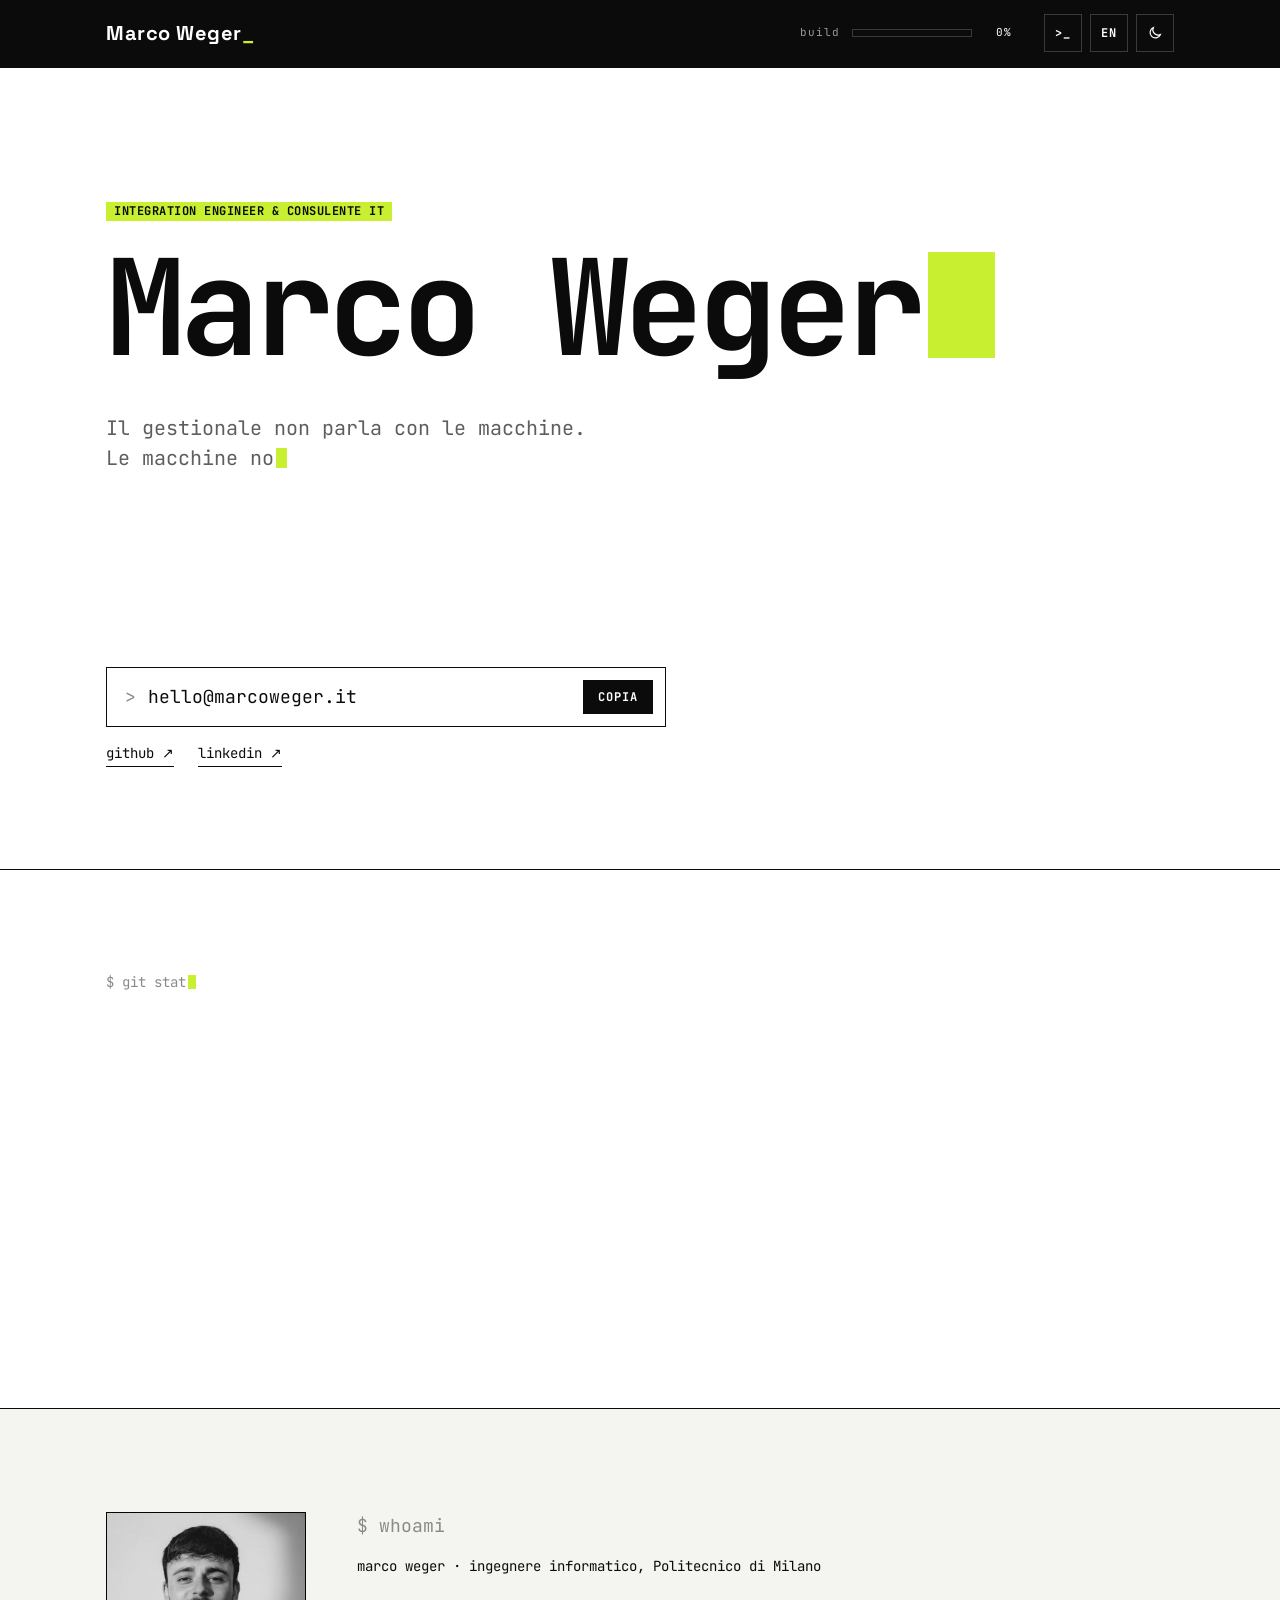
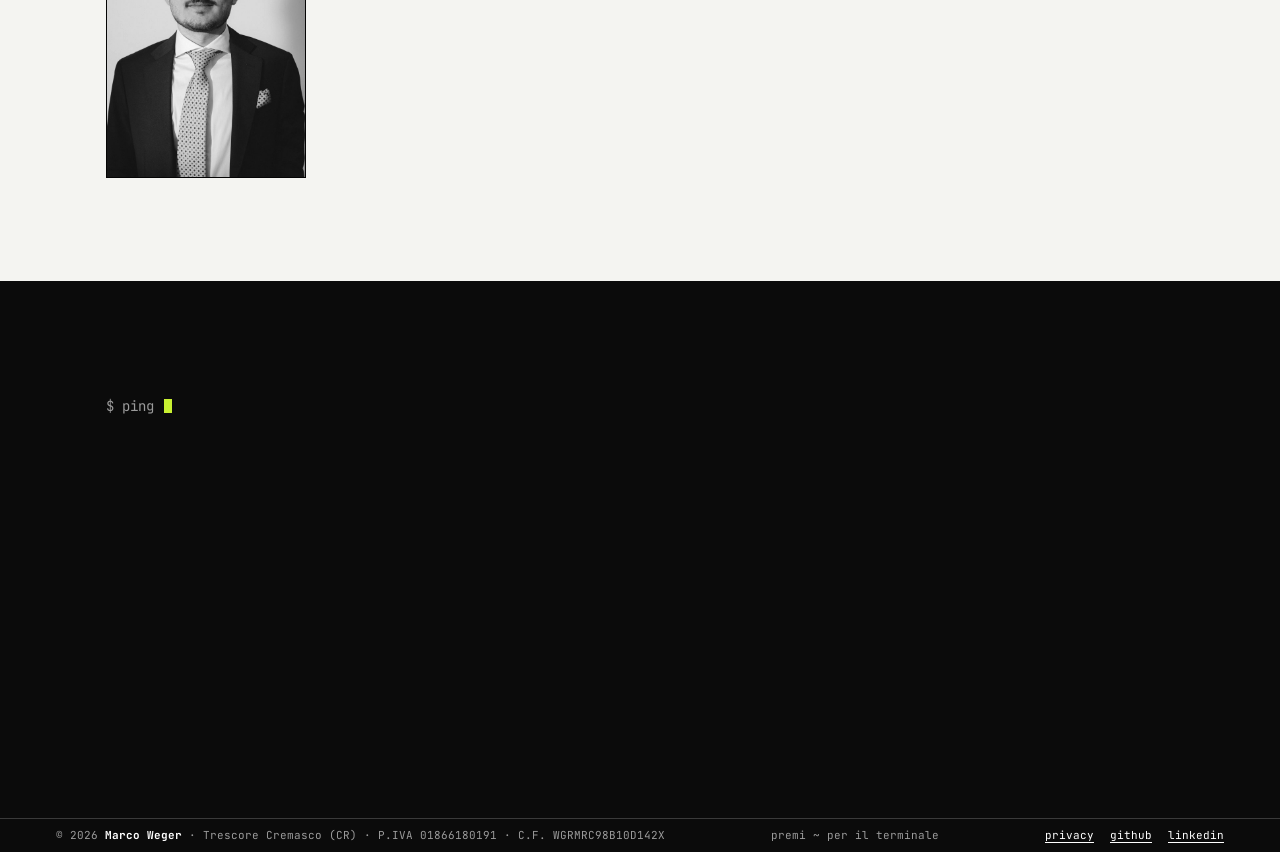
==== site/index.html @ 887cb4ed "Release 1.0.0: first public version of marcoweger.it Co-Authored-By: Claude Opus 5.5 <noreply@anthro" ====
<!DOCTYPE html>
<html lang="it" data-lang="it">
<head>
<meta charset="UTF-8">
<meta name="viewport" content="width=device-width, initial-scale=1.0, viewport-fit=cover">
<title>Marco Weger</title>
<meta name="description" content="Marco Weger, integration engineer e consulente IT. Il gestionale non parla con le macchine, le macchine non parlano con Excel. Io parlo con tutti e tre.">
<link rel="canonical" href="https://marcoweger.it/">
<meta name="theme-color" content="#0b0b0b">
<link rel="icon" href="favicon.svg" type="image/svg+xml">
<link rel="icon" href="favicon-32.png" sizes="32x32" type="image/png">
<link rel="apple-touch-icon" href="apple-touch-icon.png">
<meta property="og:type" content="website">
<meta property="og:url" content="https://marcoweger.it/">
<meta property="og:title" content="Marco Weger · Integration engineer">
<meta property="og:description" content="Il gestionale non parla con le macchine. Le macchine non parlano con Excel. Io parlo con tutti e tre.">
<meta property="og:image" content="https://marcoweger.it/og.png">
<meta property="og:image:width" content="1200">
<meta property="og:image:height" content="630">
<meta property="og:locale" content="it_IT">
<meta property="og:locale:alternate" content="en_US">
<meta name="twitter:card" content="summary_large_image">
<link rel="stylesheet" href="fonts.css?v=1">
<link rel="stylesheet" href="mw.css?v=6">
<link rel="stylesheet" href="styles.css?v=6">
<script>(function(){var d=document.documentElement;if(window.matchMedia&&!matchMedia('(prefers-reduced-motion: reduce)').matches&&'IntersectionObserver'in window)d.classList.add('anim');})();</script>
</head>
<body class="mw">
<!--PAGE-START-->
<header class="top">
  <div class="wrap top-inner">
    <p class="mw-wordmark">Marco Weger</p>
    <div class="build" aria-hidden="true"><span class="build-k">build</span><span class="build-bar"><i id="build-fill"></i></span><span id="build-pct" class="build-pct">0%</span></div>
    <div class="top-actions">
      <button id="term-toggle" class="sq" type="button" aria-label="Apri il terminale" title="Terminale (~)">&gt;_</button>
      <button id="lang-toggle" class="sq" type="button" aria-label="Switch to English">EN</button>
      <button id="theme-toggle" class="sq" type="button" aria-label="Cambia tema">
        <svg class="ico-moon" viewBox="0 0 24 24" width="16" height="16" fill="none" stroke="currentColor" stroke-width="1.8" stroke-linecap="square"><path d="M20 14.5A8 8 0 0 1 9.5 4a8 8 0 1 0 10.5 10.5z"/></svg>
        <svg class="ico-sun" viewBox="0 0 24 24" width="16" height="16" fill="none" stroke="currentColor" stroke-width="1.8" stroke-linecap="square"><rect x="8" y="8" width="8" height="8"/><path d="M12 2v3M12 19v3M2 12h3M19 12h3M4.9 4.9l2.1 2.1M17 17l2.1 2.1M4.9 19.1L7 17M17 7l2.1-2.1"/></svg>
      </button>
    </div>
  </div>
  <div class="scrollbar" aria-hidden="true"><i id="scroll-fill"></i></div>
</header>

<main>

  <section class="hero">
    <div class="wrap">
      <p class="hero-tag"><span class="mw-tag lang-it">INTEGRATION ENGINEER &amp; CONSULENTE IT</span><span class="mw-tag lang-en">INTEGRATION ENGINEER &amp; IT CONSULTANT</span></p>
      <h1 class="name"><span class="scramble">Marco</span> <span><span class="scramble">Weger</span><i class="cursor" aria-hidden="true"></i></span></h1>

      <div class="stdout hero-lines" data-seq>
        <p class="type lang-it">Il gestionale non parla con le macchine.</p>
        <p class="type lang-it">Le macchine non parlano con Excel.</p>
        <p class="type lang-it">Excel non parla con nessuno.</p>
        <p class="type punch lang-it"><mark>Io parlo con tutti e tre.</mark></p>
        <p class="type lang-en">Your ERP doesn't talk to your machines.</p>
        <p class="type lang-en">Your machines don't talk to Excel.</p>
        <p class="type lang-en">Excel doesn't talk to anyone.</p>
        <p class="type punch lang-en"><mark>I talk to all three.</mark></p>
        <p class="hero-sub lang-it">Entro in azienda e <span class="rotator" data-words="analizzo i processi, dalla produzione all&#39;ufficio|collego gestionale, macchine e magazzino|automatizzo il lavoro che oggi si fa a mano|porto i dati delle macchine nei report di chi decide|sostituisco i file Excel con software su misura">analizzo i processi, dalla produzione all&#39;ufficio</span>.<br>Poi resto, perché qualcuno i log deve leggerli.</p>
        <p class="hero-sub lang-en">I walk into your company and <span class="rotator" data-words="map your processes, from the shop floor to the office|connect ERP, machines and warehouse|automate the work still done by hand|bring machine data into the reports people decide on|replace spreadsheets with software built for you">map your processes, from the shop floor to the office</span>.<br>Then I stick around, because someone has to read the logs.</p>
      </div>

      <div class="term" data-seq>
        <div class="term-line">
          <span class="term-prompt">&gt;</span>
          <a class="term-addr" href="mailto:hello@marcoweger.it">hello@marcoweger.it</a>
          <button class="term-copy" type="button" data-copy="hello@marcoweger.it"><span class="lang-it">copia</span><span class="lang-en">copy</span></button>
        </div>
      </div>
      <nav class="links" aria-label="Profili">
        <a href="https://github.com/marco-weger" target="_blank" rel="noopener">github ↗</a>
        <a href="https://www.linkedin.com/in/marco-w-972471113/" target="_blank" rel="noopener">linkedin ↗</a>
      </nav>
    </div>
  </section>

  <section id="lavori" class="wip">
    <div class="wrap">
      <div class="block" data-seq>
        <p class="cmd type">$ git status</p>
        <pre class="out"><span class="lang-it">On branch main
Modifiche in corso:
  modificato:   lavori/</span><span class="lang-en">On branch main
Changes not staged for commit:
  modified:   projects/</span></pre>
        <h2 class="wip-title">Work in progress<span class="spin" aria-hidden="true"><i></i><i></i><i></i><i></i><i></i></span></h2>
        <p class="wip-text lang-it">Qui arriveranno i lavori. Per ora sono in compilazione, e finché c'è un warning non esce niente.</p>
        <p class="wip-text lang-en">Projects will land here. They're still compiling, and nothing ships while there's a warning.</p>
        <p class="wip-text dim lang-it">Nel frattempo c'è <a href="https://github.com/marco-weger" target="_blank" rel="noopener">GitHub</a>. Oppure un caffè, offro io.</p>
        <p class="wip-text dim lang-en">Meanwhile there's <a href="https://github.com/marco-weger" target="_blank" rel="noopener">GitHub</a>. Or a coffee, my treat.</p>
      </div>
    </div>
  </section>

  <!-- Sezione futura: progetti personali. Nascosta finché non c'è contenuto (togliere hidden per attivarla). -->
  <section id="built" class="built" hidden>
    <div class="wrap">
      <p class="cmd">$ ls side-projects/</p>
    </div>
  </section>

  <section id="chi" class="about">
    <div class="wrap about-inner">
      <img class="about-photo" src="images/marco-headshot.jpg" alt="Marco Weger" width="600" height="800">
      <div class="about-text" data-seq>
        <p class="cmd type">$ whoami</p>
        <p class="who">marco weger · <span class="lang-it">ingegnere informatico, Politecnico di Milano</span><span class="lang-en">computer engineer, Politecnico di Milano</span></p>
        <p class="lang-it">Dal 2016 faccio dialogare linee di produzione, gestionali e magazzini. Ogni tanto anche le persone che li usano, che è la parte difficile.</p>
        <p class="lang-en">Since 2016 I've been getting production lines, ERPs and warehouses to talk to each other. Now and then the people using them too, which is the hard part.</p>
        <p class="dim lang-it">Fuori dal lavoro organizzo un festival annuale da oltre 5000 ingressi e guido due associazioni. Al confronto, una migrazione di database è rilassante.</p>
        <p class="dim lang-en">Outside work I run an annual festival with over 5,000 admissions and lead two associations. A database migration is relaxing by comparison.</p>
      </div>
    </div>
  </section>

  <section id="contatti" class="contact">
    <div class="wrap" data-seq>
      <p class="cmd cmd--band type">$ ping marco</p>
      <p class="contact-q lang-it"><span class="scramble-v">Hai un Excel che fa paura anche a te?</span></p>
      <p class="contact-q lang-en"><span class="scramble-v">Got a spreadsheet that scares even you?</span></p>
      <p class="contact-sub lang-it">Scrivimi. Le formule non le giudico, le sistemo.</p>
      <p class="contact-sub lang-en">Write to me. I don't judge the formulas, I fix them.</p>
      <div class="term term--band">
        <div class="term-line">
          <span class="term-prompt">&gt;</span>
          <a class="term-addr" href="mailto:hello@marcoweger.it">hello@marcoweger.it</a>
          <button class="term-copy" type="button" data-copy="hello@marcoweger.it"><span class="lang-it">copia</span><span class="lang-en">copy</span></button>
        </div>
      </div>
    </div>
  </section>

</main>

<footer class="mw-band mw-band--footer foot">
  <span>© 2026 <b>Marco Weger</b> · Trescore Cremasco (CR) · P.IVA 01866180191 · C.F. WGRMRC98B10D142X</span>
  <span class="foot-hint lang-it">premi ~ per il terminale</span><span class="foot-hint lang-en">press ~ for the terminal</span>
  <span class="foot-links"><a href="privacy.html">privacy</a><a href="https://github.com/marco-weger" target="_blank" rel="noopener">github</a><a href="https://www.linkedin.com/in/marco-w-972471113/" target="_blank" rel="noopener">linkedin</a></span>
</footer>
<div id="console" class="console" hidden>
  <div class="console-head"><span>marco@weger: ~</span><button id="console-close" class="console-x" type="button" aria-label="Chiudi">esc</button></div>
  <div id="console-out" class="console-out" aria-live="polite"></div>
  <form id="console-form" class="console-form" autocomplete="off">
    <label for="console-in" class="console-ps">marco@weger:~$</label>
    <input id="console-in" class="console-in" type="text" spellcheck="false" autocapitalize="off">
  </form>
</div>
<canvas id="rain" class="rain" hidden></canvas>
<!--PAGE-END-->
<script src="script.js?v=6"></script>
</body>
</html>
---- site/fonts.css ----
/* Self-hosted fonts (SIL OFL 1.1, from @fontsource 5.x). No requests to third parties. */
@font-face { font-family: "Space Grotesk"; font-style: normal; font-weight: 300; font-display: swap; src: url("fonts/space-grotesk-latin-300-normal.woff2") format("woff2"); }
@font-face { font-family: "Space Grotesk"; font-style: normal; font-weight: 400; font-display: swap; src: url("fonts/space-grotesk-latin-400-normal.woff2") format("woff2"); }
@font-face { font-family: "Space Grotesk"; font-style: normal; font-weight: 500; font-display: swap; src: url("fonts/space-grotesk-latin-500-normal.woff2") format("woff2"); }
@font-face { font-family: "Space Grotesk"; font-style: normal; font-weight: 700; font-display: swap; src: url("fonts/space-grotesk-latin-700-normal.woff2") format("woff2"); }
@font-face { font-family: "JetBrains Mono"; font-style: normal; font-weight: 400; font-display: swap; src: url("fonts/jetbrains-mono-latin-400-normal.woff2") format("woff2"); }
@font-face { font-family: "JetBrains Mono"; font-style: normal; font-weight: 700; font-display: swap; src: url("fonts/jetbrains-mono-latin-700-normal.woff2") format("woff2"); }
---- site/mw.css ----
/* Marco Weger_ — stile grafico standard. Generated from tokens.json; source of truth: design system artifact "Marco Weger_".
   Fonts: Space Grotesk + JetBrains Mono, self-hosted on this site (see fonts.css). */
:root {
  --ink: #0b0b0b;
  --paper: #ffffff;
  --paper-alt: #f4f4f1;
  --band: #0b0b0b;
  --on-band: #ffffff;
  --on-band-muted: #9b9b9b;
  --band-rule: #3a3a3a;
  --lime: #c8f031;
  --on-lime: #0b0b0b;
  --text-dim: #5e5e5e;
  --text-label: #8a8a8a;
  --hairline: #e2e2e2;
  --bar-optional: #bdbdbd;
  --signal-bad: #c4320a;
  --signal-bad-soft: #fdeee7;
  --signal-ok: #1f6f43;
  --signal-ok-soft: #e8f3ec;
  --signal-note: #1d4ed8;
  --signal-note-soft: #e9eefc;
  --focus: #0b0b0b;
  --space-1: 4px;
  --space-2: 8px;
  --space-3: 12px;
  --space-4: 16px;
  --space-6: 24px;
  --space-8: 32px;
  --space-12: 48px;
  --page-margin: 72px;
  --radius-0: 0px;
  --radius-1: 2px;
  --font-sans: "Space Grotesk", "Helvetica Neue", Arial, sans-serif;
  --font-mono: "JetBrains Mono", ui-monospace, Menlo, Consolas, monospace;
}
@media (prefers-color-scheme: dark) { :root:not([data-theme="light"]) {
  --ink: #f2f2ee;
  --paper: #0b0b0b;
  --paper-alt: #151515;
  --band: #000000;
  --on-band: #ffffff;
  --on-band-muted: #9b9b9b;
  --band-rule: #3a3a3a;
  --lime: #c8f031;
  --on-lime: #0b0b0b;
  --text-dim: #a6a6a2;
  --text-label: #8a8a8a;
  --hairline: #2a2a2a;
  --bar-optional: #4a4a4a;
  --signal-bad: #ff7a45;
  --signal-bad-soft: #2a1408;
  --signal-ok: #7cd3a0;
  --signal-ok-soft: #0f2418;
  --signal-note: #8fb0ff;
  --signal-note-soft: #121b33;
  --focus: #c8f031;
  color-scheme: dark;
} }
:root[data-theme="dark"] {
  --ink: #f2f2ee;
  --paper: #0b0b0b;
  --paper-alt: #151515;
  --band: #000000;
  --on-band: #ffffff;
  --on-band-muted: #9b9b9b;
  --band-rule: #3a3a3a;
  --lime: #c8f031;
  --on-lime: #0b0b0b;
  --text-dim: #a6a6a2;
  --text-label: #8a8a8a;
  --hairline: #2a2a2a;
  --bar-optional: #4a4a4a;
  --signal-bad: #ff7a45;
  --signal-bad-soft: #2a1408;
  --signal-ok: #7cd3a0;
  --signal-ok-soft: #0f2418;
  --signal-note: #8fb0ff;
  --signal-note-soft: #121b33;
  --focus: #c8f031;
  color-scheme: dark;
}

/* Marco Weger_ — component classes. Values come from tokens.css (var(--…)); nothing here re-declares a token. */
.mw { font-family: var(--font-sans); color: var(--ink); background: var(--paper); }
.mw *, .mw *::before, .mw *::after { box-sizing: border-box; }
.mw-mono { font-family: var(--font-mono); }

/* Band: header and footer on every page */
.mw-band { background: var(--band); color: var(--on-band); display: flex; justify-content: space-between; align-items: center; gap: var(--space-6); padding: var(--space-4) var(--space-8); }
.mw-wordmark { font-weight: 700; font-size: 20px; letter-spacing: 0.5px; line-height: 1.1; margin: 0; }
.mw-wordmark::after { content: "_"; color: var(--lime); }
.mw-band-sub { font-family: var(--font-mono); font-size: 11px; letter-spacing: 2.4px; text-transform: uppercase; color: var(--on-band-muted); margin: var(--space-1) 0 0; }
.mw-band-kv { font-family: var(--font-mono); font-size: 12px; display: grid; grid-template-columns: auto auto; gap: 2px var(--space-4); color: var(--on-band); }
.mw-band-kv dt { color: var(--on-band-muted); }
.mw-band-kv dd { margin: 0; }
.mw-band--footer { font-family: var(--font-mono); font-size: 11px; color: var(--on-band-muted); padding-block: var(--space-2); }
.mw-band--footer b { color: var(--on-band); }
.mw-pageno { color: var(--on-band-muted); }
.mw-pageno em { font-style: normal; color: var(--lime); }

/* Tag: lime block with mono text */
.mw-tag { display: inline-block; background: var(--lime); color: var(--on-lime); font-family: var(--font-mono); font-weight: 700; font-size: 12px; letter-spacing: 0.5px; line-height: 1.4; padding: 1px var(--space-2); border-radius: var(--radius-0); white-space: nowrap; }

/* SectionHead: number tag + spaced caps + ink rule */
.mw-section { display: flex; align-items: center; gap: var(--space-6); font-family: var(--font-mono); font-weight: 700; font-size: 12px; letter-spacing: 4px; text-transform: uppercase; color: var(--ink); padding-bottom: var(--space-2); border-bottom: 1px solid var(--ink); margin: 0 0 var(--space-4); }

/* Label */
.mw-label { font-family: var(--font-mono); font-size: 12px; letter-spacing: 2.4px; text-transform: uppercase; color: var(--text-label); }

/* MetaFields: label/value columns, each with an ink rule above */
.mw-meta { display: grid; grid-template-columns: 2fr 1fr 1fr; gap: var(--space-6); }
.mw-meta > div { border-top: 1px solid var(--ink); padding-top: var(--space-3); display: flex; flex-direction: column; gap: var(--space-1); min-width: 0; }
.mw-meta .v { font-size: 15px; }
.mw-meta .v2 { font-size: 13px; color: var(--text-dim); }

/* LineItem: number, name + description, price */
.mw-items { display: flex; flex-direction: column; }
.mw-item { display: grid; grid-template-columns: 40px 1fr auto; gap: var(--space-4); padding: var(--space-3) 0; border-bottom: 1px solid var(--hairline); }
.mw-item .n { font-family: var(--font-mono); font-size: 13px; color: var(--text-label); padding-top: 2px; }
.mw-item .name { font-weight: 500; font-size: 17px; line-height: 1.35; }
.mw-item .desc { font-size: 14px; color: var(--text-dim); margin-top: var(--space-1); }
.mw-item .price { font-family: var(--font-mono); font-size: 15px; text-align: right; white-space: nowrap; font-variant-numeric: tabular-nums; }
.mw-item .price small { font-size: 11px; color: var(--text-label); margin-left: 2px; }

/* TotalBox */
.mw-total { background: var(--band); color: var(--on-band); padding: var(--space-6) var(--space-6) var(--space-4); display: flex; flex-direction: column; gap: var(--space-3); min-width: 280px; }
.mw-total .row { display: flex; justify-content: space-between; align-items: baseline; gap: var(--space-6); }
.mw-total .row + .row { border-top: 1px solid var(--band-rule); padding-top: var(--space-3); }
.mw-total .k { font-family: var(--font-mono); font-size: 11px; letter-spacing: 2.4px; text-transform: uppercase; }
.mw-total .v { font-family: var(--font-mono); font-weight: 700; font-size: 36px; line-height: 1.1; color: var(--lime); font-variant-numeric: tabular-nums; }
.mw-total .row:not(:first-child) .v { font-size: 24px; }
.mw-total .v small { font-size: 12px; font-weight: 400; color: var(--on-band-muted); margin-left: var(--space-1); }
.mw-total .note { font-family: var(--font-mono); font-size: 11px; color: var(--on-band-muted); }

/* KeyValue rows */
.mw-kv { display: grid; grid-template-columns: 180px 1fr; }
.mw-kv > * { padding: var(--space-3) 0; border-bottom: 1px solid var(--hairline); }
.mw-kv dt { font-family: var(--font-mono); font-size: 12px; letter-spacing: 2.4px; text-transform: uppercase; color: var(--text-label); }
.mw-kv dd { margin: 0; font-size: 15px; }

/* Pill: status with a word. Intentional addition */
.mw-pill { display: inline-block; font-family: var(--font-mono); font-size: 12px; font-weight: 700; letter-spacing: 0.5px; text-transform: uppercase; padding: 2px var(--space-2); border-radius: var(--radius-0); }
.mw-pill--bad { background: var(--signal-bad-soft); color: var(--signal-bad); }
.mw-pill--ok { background: var(--signal-ok-soft); color: var(--signal-ok); }
.mw-pill--note { background: var(--signal-note-soft); color: var(--signal-note); }
.mw-pill--accent { background: var(--lime); color: var(--on-lime); }

/* Button: web only. Intentional addition */
.mw-btn { display: inline-flex; align-items: center; gap: var(--space-2); font: 500 15px/1 var(--font-sans); padding: 12px 18px; border-radius: var(--radius-1); border: 1px solid var(--ink); background: var(--ink); color: var(--paper); cursor: pointer; text-decoration: none; }
.mw-btn::after { content: "→"; font-family: var(--font-mono); }
.mw-btn--ghost { background: transparent; color: var(--ink); }
.mw-btn:focus-visible { outline: 2px solid var(--focus); outline-offset: 2px; }

/* DataTable */
.mw-table { width: 100%; border-collapse: collapse; font-size: 14px; }
.mw-table th { font-family: var(--font-mono); font-weight: 400; font-size: 11px; letter-spacing: 2px; text-transform: uppercase; color: var(--text-label); text-align: left; padding: var(--space-2) var(--space-3); border-bottom: 1px solid var(--ink); }
.mw-table td { padding: var(--space-2) var(--space-3); border-bottom: 1px solid var(--hairline); }
.mw-table td.num, .mw-table th.num { text-align: right; font-family: var(--font-mono); font-variant-numeric: tabular-nums; }
.mw-table tr.sub td { background: var(--paper-alt); font-weight: 700; }
.mw-table tr.total td { background: var(--band); color: var(--on-band); font-weight: 700; }
---- site/styles.css ----
/* Portfolio v5 — layout: wordmark band with a scroll "build" meter, giant mono name, every section opens with a typed shell command.
   Every colour comes from mw.css tokens (copy of MW/Stile grafico/mw.css). No hand-written colour values here. */

html { -webkit-text-size-adjust: 100%; }
body { margin: 0; background: var(--paper); color: var(--ink); font-family: var(--font-sans); font-size: 17px; line-height: 1.55; }
* { box-sizing: border-box; }
img { max-width: 100%; display: block; }
a { color: inherit; }
:focus-visible { outline: 2px solid var(--focus); outline-offset: 3px; }
[hidden] { display: none !important; }

html[data-lang="it"] .lang-en, html[data-lang="en"] .lang-it { display: none !important; }

.wrap { width: 100%; max-width: 1180px; margin-inline: auto; padding-inline: clamp(16px, 5vw, 56px); }

/* header band + build meter */
.top { position: sticky; top: env(safe-area-inset-top, 0px); z-index: 10; background: var(--band); color: var(--on-band); }
.top-inner { display: flex; justify-content: space-between; align-items: center; gap: var(--space-4); padding-block: 14px; }
.top-actions { display: flex; gap: var(--space-2); }
.build { display: flex; align-items: center; gap: var(--space-3); font-family: var(--font-mono); font-size: 11px; letter-spacing: 1px; color: var(--on-band-muted); margin-left: auto; margin-right: var(--space-4); }
.build-bar { width: 120px; height: 8px; border: 1px solid var(--band-rule); }
.build-bar i { display: block; height: 100%; width: 0; background: var(--lime); }
.build-pct { min-width: 4ch; text-align: right; font-variant-numeric: tabular-nums; color: var(--on-band); }
.scrollbar { height: 2px; background: var(--band); }
.scrollbar i { display: block; height: 100%; width: 0; background: var(--lime); }
.sq { width: 38px; height: 38px; display: inline-grid; place-items: center; background: transparent; color: var(--on-band); border: 1px solid var(--band-rule); border-radius: 0; font: 700 12px/1 var(--font-mono); letter-spacing: 1px; cursor: pointer; }
.sq:hover { border-color: var(--on-band); }
.ico-sun { display: none; }
html.is-dark .ico-sun { display: block; }
html.is-dark .ico-moon { display: none; }

/* shell bits shared by every section */
.cmd { margin: 0 0 var(--space-3); font-family: var(--font-mono); font-size: 14px; color: var(--text-label); min-height: 1.55em; }
.cmd--band { color: var(--on-band-muted); }
.out { margin: 0 0 var(--space-8); font-family: var(--font-mono); font-size: 13px; line-height: 1.6; color: var(--text-dim); white-space: pre-wrap; }
.type.typing::after { content: ""; display: inline-block; width: .55em; height: 1em; margin-left: 2px; background: var(--lime); vertical-align: -0.15em; }

/* hero */
.hero { padding-block: clamp(56px, 10vw, 128px) clamp(56px, 8vw, 104px); border-bottom: 1px solid var(--ink); }
.hero-tag { margin: 0 0 var(--space-6); }
.name { font-family: var(--font-mono); font-weight: 700; font-size: clamp(52px, 10.4vw, 148px); line-height: .92; letter-spacing: -0.045em; margin: 0 0 clamp(28px, 4vw, 44px); }
.name > span { white-space: nowrap; }
.cursor { display: inline-block; width: .5em; height: .8em; margin-left: .06em; background: var(--lime); vertical-align: -0.02em; animation: blink 1.1s steps(1) infinite; }
@keyframes blink { 50% { opacity: 0; } }
.hero-lines { max-width: none; display: flex; flex-direction: column; font-family: var(--font-mono); font-size: clamp(16px, 1.7vw, 20px); line-height: 1.5; color: var(--text-dim); }
.hero-lines p { margin: 0; min-height: 1.5em; }
.hero-lines .punch { margin-top: var(--space-2); color: var(--on-lime); font-weight: 700; }
.hero-lines mark { background: var(--lime); color: var(--on-lime); padding: 0 .25em; }
.hero-lines .hero-sub { margin-top: var(--space-6); font-family: var(--font-sans); font-size: clamp(16px, 1.5vw, 18px); max-width: none; }

.term { margin-top: clamp(32px, 4vw, 48px); max-width: 560px; border: 1px solid var(--ink); background: var(--paper); }
.term-line { display: flex; align-items: center; gap: var(--space-3); padding: 12px 12px 12px 18px; font-family: var(--font-mono); font-size: clamp(15px, 1.6vw, 18px); min-width: 0; }
.term-prompt { color: var(--text-label); }
.term-addr { flex: 1; min-width: 0; text-decoration: none; overflow-wrap: anywhere; }
.term-addr:hover { text-decoration: underline; text-underline-offset: 4px; }
.term-copy { flex: none; font: 700 12px/1 var(--font-mono); letter-spacing: 1px; text-transform: uppercase; padding: 10px 14px; border: 1px solid var(--ink); border-radius: 0; background: var(--ink); color: var(--paper); cursor: pointer; }
.term-copy.done { background: var(--lime); color: var(--on-lime); border-color: var(--lime); }

.links { display: flex; flex-wrap: wrap; gap: var(--space-6); margin-top: var(--space-4); font-family: var(--font-mono); font-size: 14px; }
.links a { text-decoration: none; border-bottom: 1px solid var(--ink); padding-bottom: 1px; }
.links a:hover { background: var(--lime); color: var(--on-lime); border-color: var(--lime); }

/* work in progress */
.wip { padding-block: clamp(56px, 8vw, 104px); }
.wip-title { display: flex; align-items: center; flex-wrap: wrap; gap: var(--space-4); margin: 0 0 var(--space-6); font-family: var(--font-mono); font-weight: 700; font-size: clamp(34px, 5.4vw, 72px); line-height: 1; letter-spacing: -0.035em; }
.spin { display: inline-flex; gap: 4px; }
.spin i { width: .22em; height: .22em; background: var(--hairline); }
.spin i.on { background: var(--lime); }
.wip-text { margin: 0 0 var(--space-3); max-width: 58ch; font-size: clamp(17px, 1.6vw, 20px); }
.wip-text.dim { color: var(--text-dim); font-size: 17px; }
.wip-text a { text-underline-offset: 3px; }

/* about */
.about { padding-block: clamp(56px, 8vw, 104px); background: var(--paper-alt); border-top: 1px solid var(--ink); }
.about-inner { display: grid; grid-template-columns: 200px minmax(0, 1fr); gap: clamp(24px, 4vw, 56px); align-items: start; }
.about-photo { width: 200px; height: auto; aspect-ratio: 3 / 4; object-fit: cover; object-position: center 20%; filter: grayscale(1) contrast(1.05); border: 1px solid var(--ink); }
.about-text { max-width: 62ch; }
.about-text .who { font-family: var(--font-mono); font-size: 14px; color: var(--ink); margin: 0 0 var(--space-6); }
.about-text p { margin: 0 0 var(--space-4); font-size: 18px; }
.about-text p.dim { color: var(--text-dim); font-size: 16px; }

/* contact */
.contact { background: var(--band); color: var(--on-band); padding-block: clamp(64px, 9vw, 120px); }
.contact-q { margin: 0 0 var(--space-4); font-size: clamp(30px, 4.6vw, 56px); line-height: 1.08; font-weight: 500; letter-spacing: -0.02em; max-width: 20ch; text-wrap: balance; }
.contact-sub { margin: 0; color: var(--on-band-muted); font-size: 18px; }
.term--band { background: var(--band); border-color: var(--band-rule); }
.term--band .term-prompt { color: var(--on-band-muted); }
.term--band .term-copy { background: var(--lime); border-color: var(--lime); color: var(--on-lime); }
.term--band .term-copy.done { background: var(--on-band); border-color: var(--on-band); color: var(--band); }

/* footer */
.foot { flex-wrap: wrap; padding-inline: clamp(16px, 5vw, 56px); border-top: 1px solid var(--band-rule); }
.foot-links { display: flex; gap: var(--space-4); }
.foot-links a { color: var(--on-band); text-underline-offset: 3px; }

/* scroll-in: only when JS added .anim (motion allowed). Children of [data-seq] print like stdout. */
html.anim [data-seq] > * { opacity: 0; transform: translateY(6px); transition: opacity .35s ease, transform .35s ease; }
html.anim [data-seq] > .shown { opacity: 1; transform: none; }
html.anim [data-seq].term { opacity: 0; transition: opacity .4s ease; }
html.anim [data-seq].term.shown { opacity: 1; }
@media (prefers-reduced-motion: reduce) { .cursor { animation: none; } }

/* narrow */
@media (max-width: 860px) { .build { display: none; } }
@media (max-width: 760px) {
  .about-inner { grid-template-columns: minmax(0, 1fr); }
  .about-photo { width: 150px; }
}
@media (max-width: 640px) { .name > span { display: block; } }

/* rotating word in the hero */
.rotator { color: var(--ink); font-weight: 500; background: var(--paper-alt); padding: 0 .2em; white-space: normal; box-decoration-break: clone; -webkit-box-decoration-break: clone; }
.rotator.typing::after { content: ""; display: inline-block; width: .5em; height: 1em; margin-left: 2px; background: var(--lime); vertical-align: -0.15em; }
.org { color: var(--ink); font-weight: 500; }

/* easter-egg terminal */
.foot-hint { font-family: var(--font-mono); color: var(--on-band-muted); }
.console { position: fixed; left: 0; right: 0; bottom: 0; z-index: 50; background: var(--band); color: var(--on-band); border-top: 2px solid var(--lime); font-family: var(--font-mono); font-size: 14px; padding-bottom: env(safe-area-inset-bottom, 0px); }
.console-head { display: flex; justify-content: space-between; align-items: center; padding: 8px clamp(16px, 5vw, 56px); border-bottom: 1px solid var(--band-rule); color: var(--on-band-muted); font-size: 12px; }
.console-x { background: transparent; color: var(--on-band-muted); border: 1px solid var(--band-rule); border-radius: 0; font: 12px var(--font-mono); padding: 4px 8px; cursor: pointer; }
.console-out { max-height: min(40vh, 320px); overflow-y: auto; padding: 12px clamp(16px, 5vw, 56px) 0; white-space: pre-wrap; line-height: 1.55; }
.console-out .echo { color: var(--on-band-muted); }
.console-out .hl { color: var(--lime); }
.console-form { display: flex; align-items: center; gap: var(--space-2); padding: 10px clamp(16px, 5vw, 56px) 14px; }
.console-ps { color: var(--lime); white-space: nowrap; }
.console-in { flex: 1; min-width: 0; background: transparent; border: 0; outline: 0; color: var(--on-band); font: 16px var(--font-mono); caret-color: var(--lime); }
.rain { position: fixed; inset: 0; z-index: 40; width: 100%; height: 100%; background: var(--band); pointer-events: none; transition: opacity .6s ease; }
@media (max-width: 520px) { .foot-hint { display: none; } }
.console-out a { color: var(--lime); text-underline-offset: 3px; }
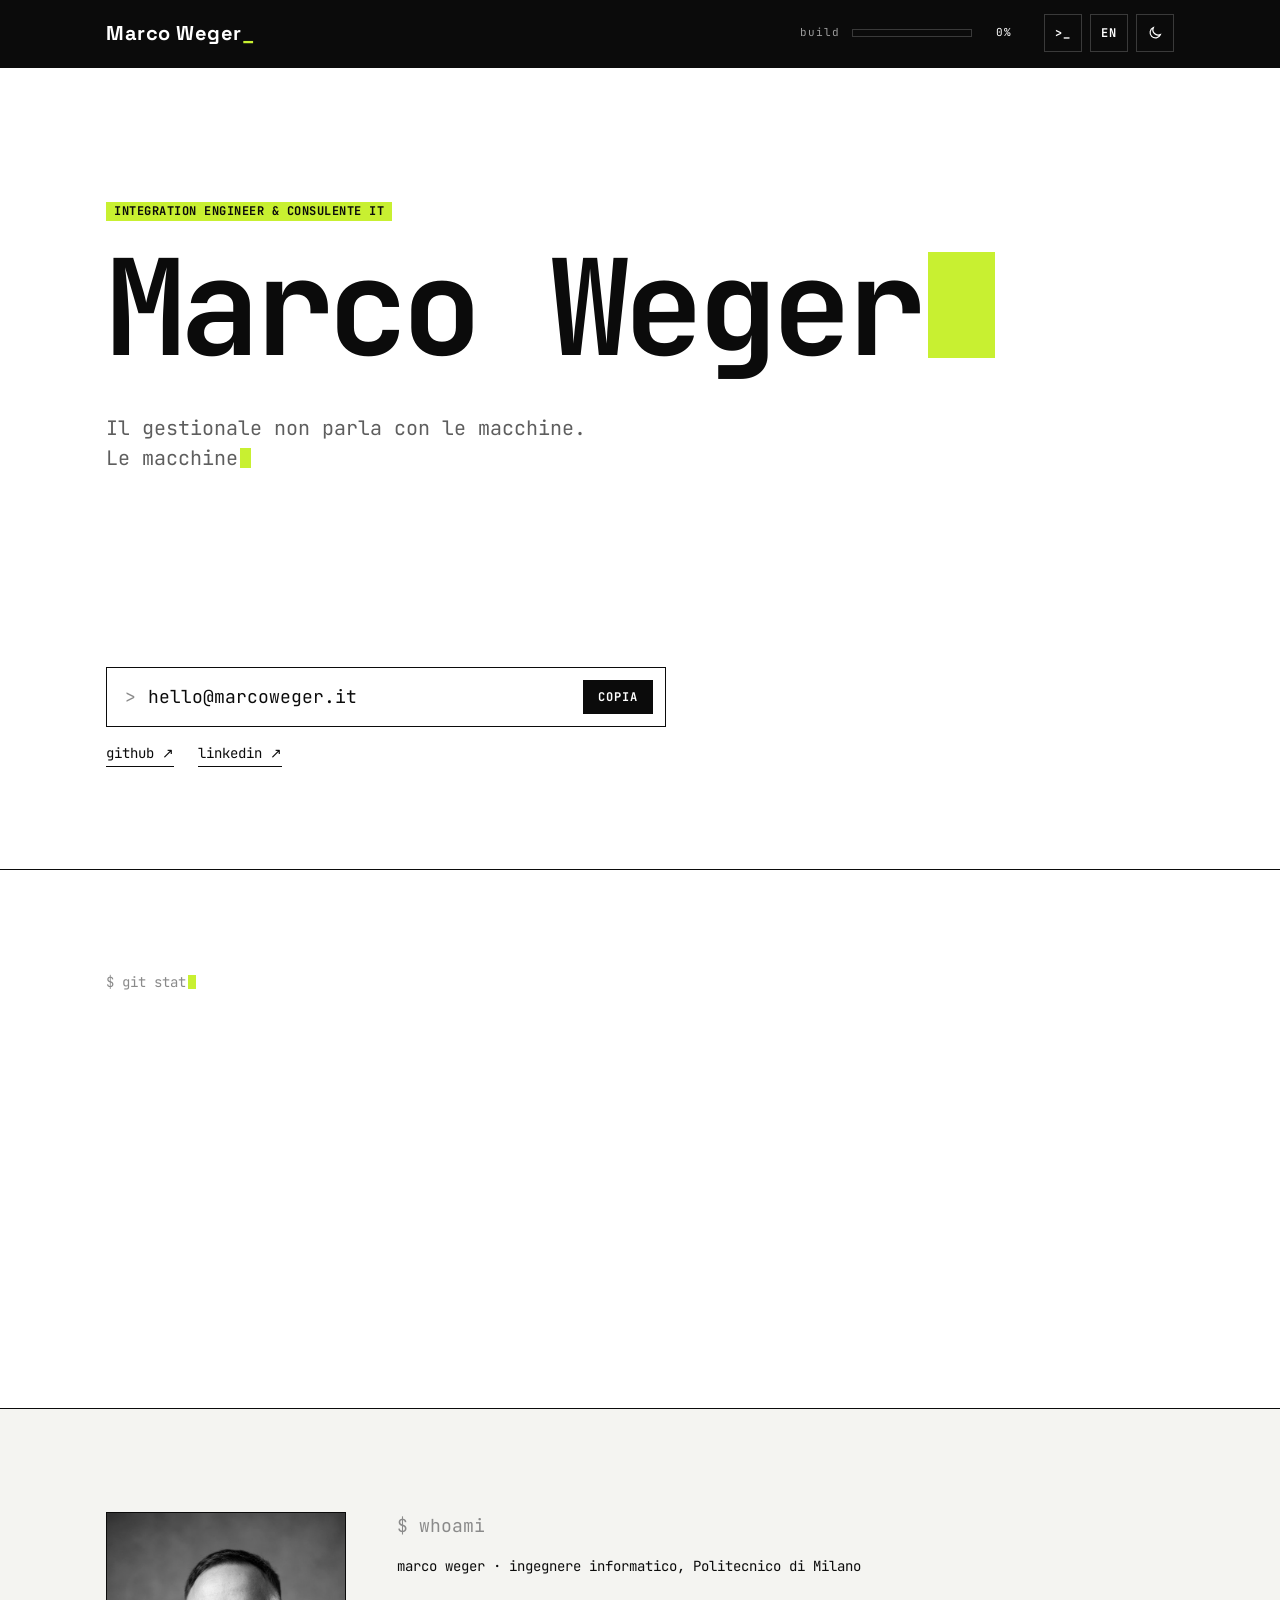
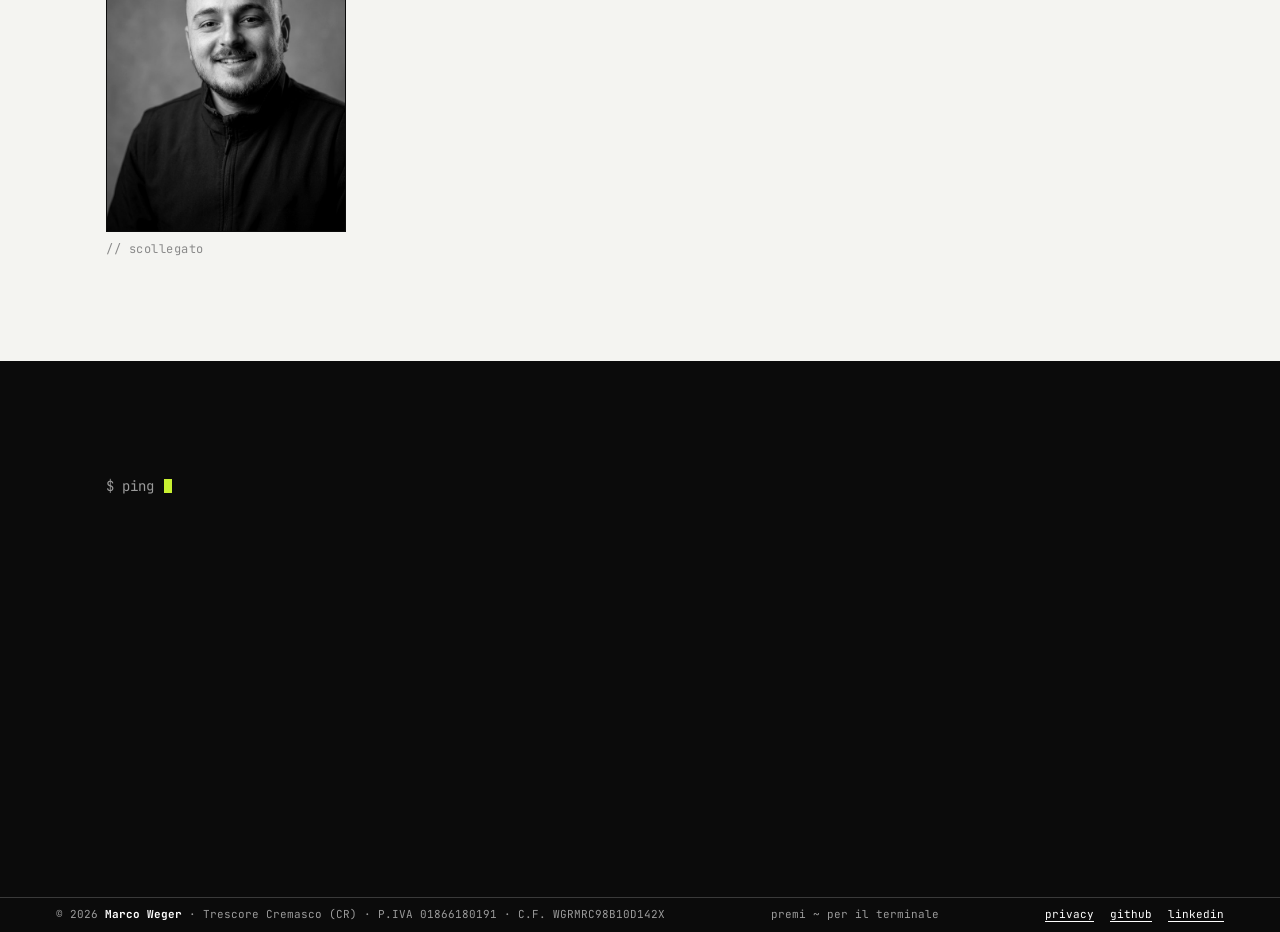
==== commit 2a8a0bcc: "New portrait with plug/unplug easter egg Serious B/W portrait by default; hover, tap or the terminal" ====
--- a/site/index.html
+++ b/site/index.html
@@ -22,7 +22,7 @@
 <meta name="twitter:card" content="summary_large_image">
 <link rel="stylesheet" href="fonts.css?v=1">
 <link rel="stylesheet" href="mw.css?v=6">
-<link rel="stylesheet" href="styles.css?v=6">
+<link rel="stylesheet" href="styles.css?v=7">
 <script>(function(){var d=document.documentElement;if(window.matchMedia&&!matchMedia('(prefers-reduced-motion: reduce)').matches&&'IntersectionObserver'in window)d.classList.add('anim');})();</script>
 </head>
 <body class="mw">
@@ -104,7 +104,13 @@
 
   <section id="chi" class="about">
     <div class="wrap about-inner">
-      <img class="about-photo" src="images/marco-headshot.jpg" alt="Marco Weger" width="600" height="800">
+      <figure class="photo-wrap">
+        <button class="photo" id="photo" type="button" aria-pressed="false" aria-label="Marco Weger">
+          <img class="photo-a" src="images/marco.jpg" alt="Marco Weger" width="600" height="800">
+          <img class="photo-b" src="images/marco-connesso.jpg" alt="" width="600" height="800" loading="lazy" aria-hidden="true">
+        </button>
+        <figcaption class="photo-cap" aria-live="polite"><span class="cap-off"><span class="lang-it">// scollegato</span><span class="lang-en">// unplugged</span></span><span class="cap-on"><span class="lang-it">// collegato</span><span class="lang-en">// connected</span></span></figcaption>
+      </figure>
       <div class="about-text" data-seq>
         <p class="cmd type">$ whoami</p>
         <p class="who">marco weger · <span class="lang-it">ingegnere informatico, Politecnico di Milano</span><span class="lang-en">computer engineer, Politecnico di Milano</span></p>
@@ -150,6 +156,6 @@
 </div>
 <canvas id="rain" class="rain" hidden></canvas>
 <!--PAGE-END-->
-<script src="script.js?v=6"></script>
+<script src="script.js?v=7"></script>
 </body>
 </html>
--- a/site/styles.css
+++ b/site/styles.css
@@ -72,8 +72,28 @@
 
 /* about */
 .about { padding-block: clamp(56px, 8vw, 104px); background: var(--paper-alt); border-top: 1px solid var(--ink); }
-.about-inner { display: grid; grid-template-columns: 200px minmax(0, 1fr); gap: clamp(24px, 4vw, 56px); align-items: start; }
-.about-photo { width: 200px; height: auto; aspect-ratio: 3 / 4; object-fit: cover; object-position: center 20%; filter: grayscale(1) contrast(1.05); border: 1px solid var(--ink); }
+.about-inner { display: grid; grid-template-columns: 240px minmax(0, 1fr); gap: clamp(24px, 4vw, 56px); align-items: start; }
+/* photo: serious by default, "connected" (lime cable) on hover / tap / terminal */
+.photo-wrap { margin: 0; width: 240px; max-width: 100%; }
+.photo { position: relative; display: block; width: 100%; aspect-ratio: 3 / 4; padding: 0; border: 1px solid var(--ink); border-radius: 0; background: var(--band); cursor: pointer; overflow: hidden; }
+.photo img { position: absolute; inset: 0; width: 100%; height: 100%; object-fit: cover; display: block; }
+.photo-b { visibility: hidden; }
+.photo.on .photo-b { visibility: visible; animation: glitch .42s steps(1) both; }
+.photo.flick .photo-a { animation: glitch .3s steps(1) both; }
+@keyframes glitch {
+  0%   { clip-path: inset(0 0 82% 0);  transform: translateX(-6px); }
+  14%  { clip-path: inset(38% 0 40% 0); transform: translateX(5px); }
+  28%  { clip-path: inset(72% 0 4% 0);  transform: translateX(-3px); }
+  42%  { clip-path: inset(12% 0 58% 0); transform: translateX(4px); }
+  56%  { clip-path: inset(52% 0 22% 0); transform: translateX(-2px); }
+  70%  { clip-path: inset(0 0 0 0);     transform: translateX(1px); }
+  100% { clip-path: inset(0 0 0 0);     transform: none; }
+}
+.photo-cap { margin-top: var(--space-2); font-family: var(--font-mono); font-size: 12px; letter-spacing: .5px; color: var(--text-label); }
+.photo-cap .cap-on { display: none; background: var(--lime); color: var(--on-lime); padding: 1px 6px; }
+.photo-wrap.on .cap-on { display: inline-block; }
+.photo-wrap.on .cap-off { display: none; }
+@media (prefers-reduced-motion: reduce) { .photo.on .photo-b, .photo.flick .photo-a { animation: none; } }
 .about-text { max-width: 62ch; }
 .about-text .who { font-family: var(--font-mono); font-size: 14px; color: var(--ink); margin: 0 0 var(--space-6); }
 .about-text p { margin: 0 0 var(--space-4); font-size: 18px; }
@@ -104,7 +124,7 @@
 @media (max-width: 860px) { .build { display: none; } }
 @media (max-width: 760px) {
   .about-inner { grid-template-columns: minmax(0, 1fr); }
-  .about-photo { width: 150px; }
+  .photo-wrap { width: 180px; }
 }
 @media (max-width: 640px) { .name > span { display: block; } }
 
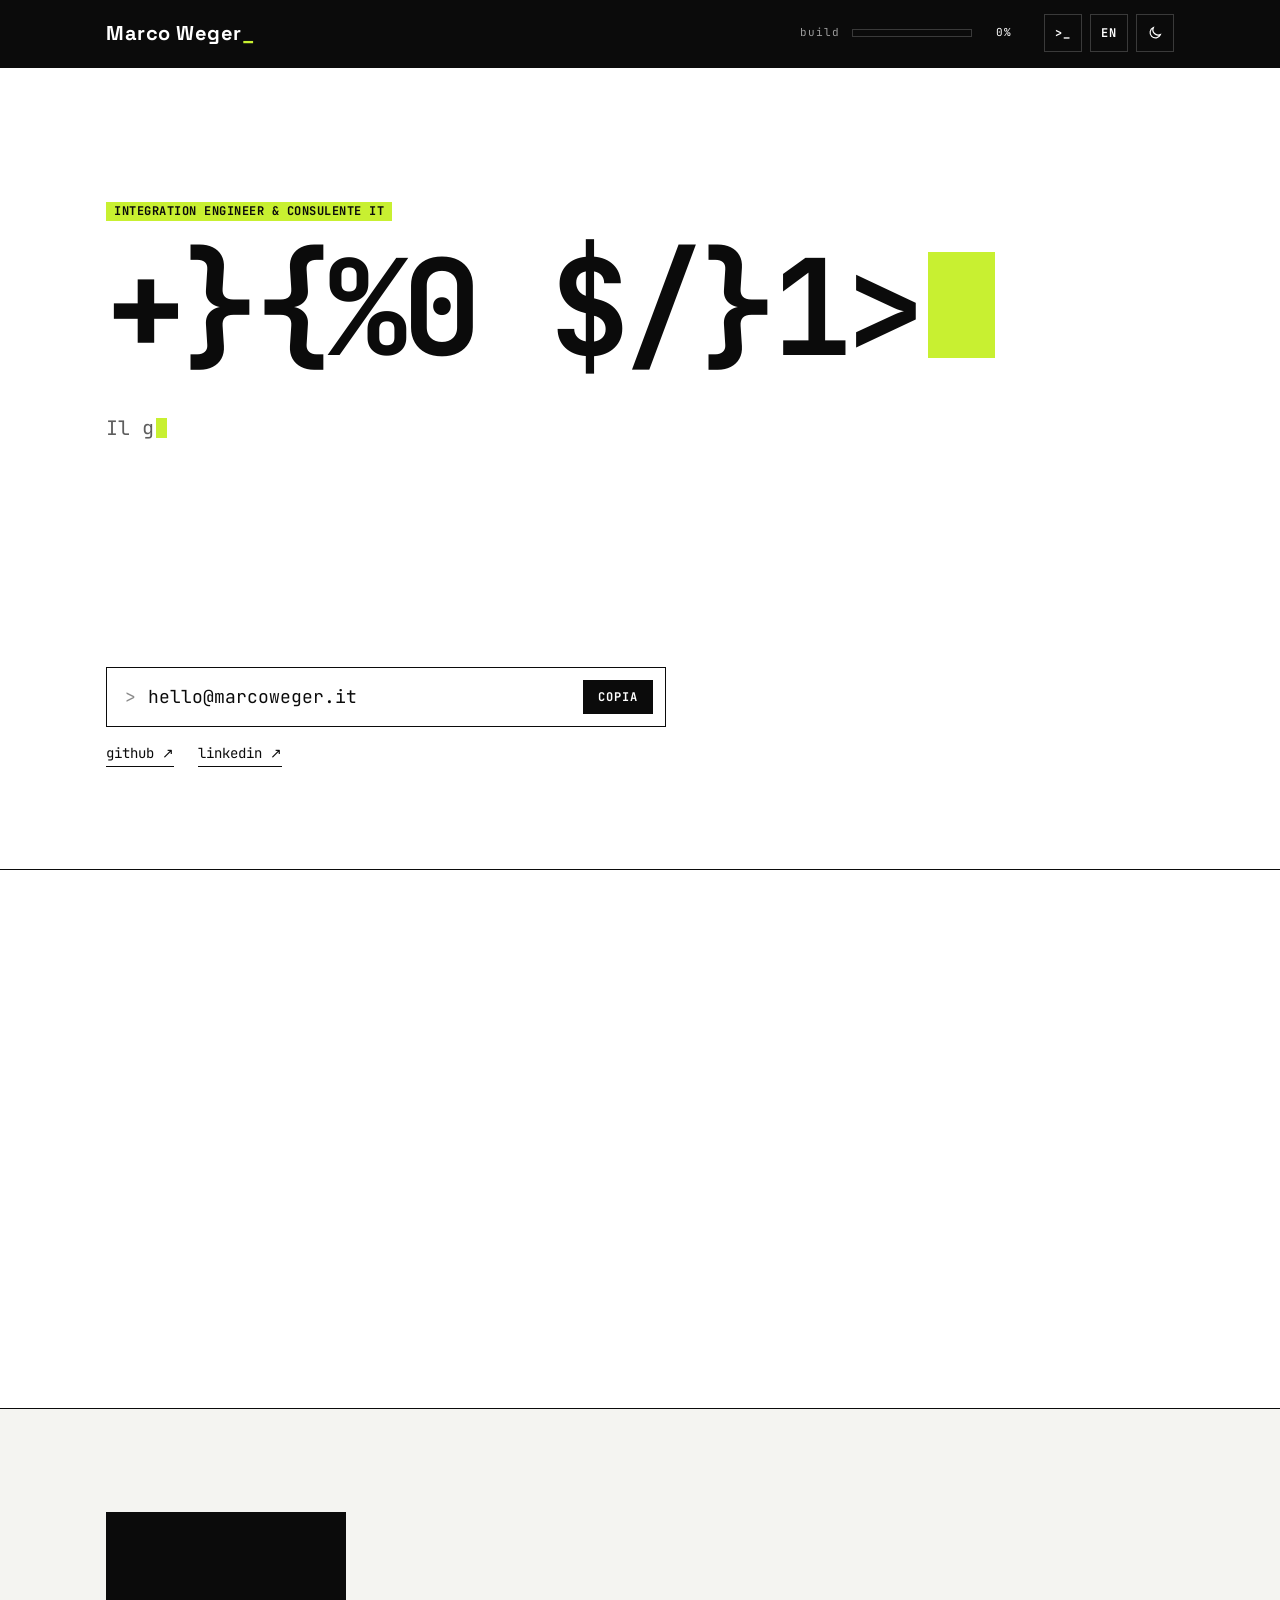
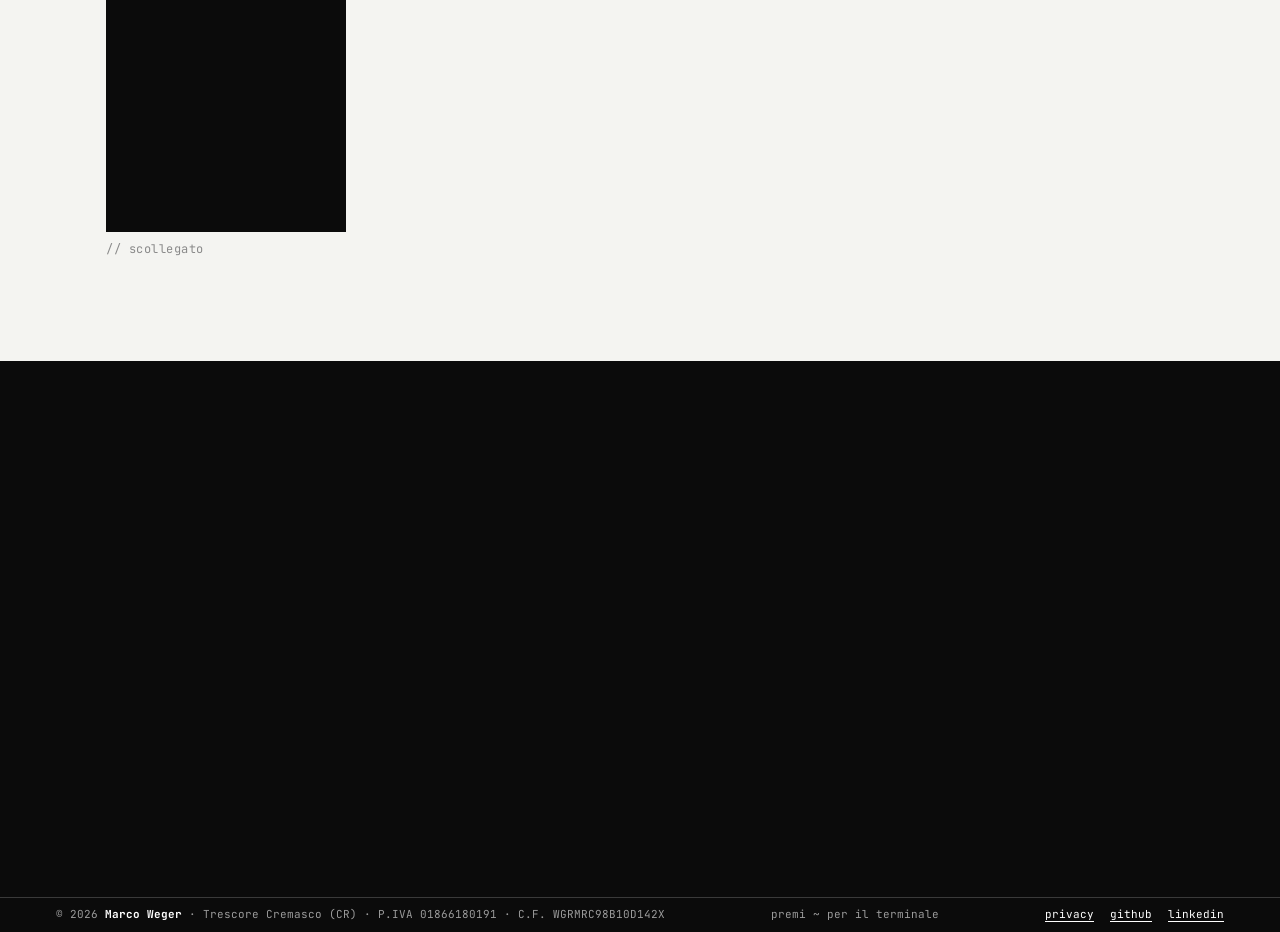
==== commit 694eb8b1: "Release 1.1.0: review merged with new portrait (index, script, styles)" ====
--- a/site/index.html
+++ b/site/index.html
@@ -2,7 +2,7 @@
 <html lang="it" data-lang="it">
 <head>
 <meta charset="UTF-8">
-<meta name="viewport" content="width=device-width, initial-scale=1.0, viewport-fit=cover">
+<meta name="viewport" content="width=device-width, initial-scale=1.0, viewport-fit=cover, interactive-widget=resizes-content">
 <title>Marco Weger</title>
 <meta name="description" content="Marco Weger, integration engineer e consulente IT. Il gestionale non parla con le macchine, le macchine non parlano con Excel. Io parlo con tutti e tre.">
 <link rel="canonical" href="https://marcoweger.it/">
@@ -20,10 +20,17 @@
 <meta property="og:locale" content="it_IT">
 <meta property="og:locale:alternate" content="en_US">
 <meta name="twitter:card" content="summary_large_image">
-<link rel="stylesheet" href="fonts.css?v=1">
-<link rel="stylesheet" href="mw.css?v=6">
+<meta name="referrer" content="strict-origin-when-cross-origin">
+<meta http-equiv="Content-Security-Policy" content="default-src 'self'; script-src 'self'; style-src 'self'; img-src 'self' data:; font-src 'self'; connect-src 'none'; object-src 'none'; base-uri 'none'; form-action 'none'">
+<link rel="preload" href="fonts/jetbrains-mono-latin-700-normal.woff2" as="font" type="font/woff2" crossorigin>
+<link rel="preload" href="fonts/space-grotesk-latin-400-normal.woff2" as="font" type="font/woff2" crossorigin>
+<link rel="stylesheet" href="fonts.css?v=7">
+<link rel="stylesheet" href="mw.css?v=7">
 <link rel="stylesheet" href="styles.css?v=7">
-<script>(function(){var d=document.documentElement;if(window.matchMedia&&!matchMedia('(prefers-reduced-motion: reduce)').matches&&'IntersectionObserver'in window)d.classList.add('anim');})();</script>
+<script src="boot.js?v=7"></script>
+<script type="application/ld+json">
+{"@context":"https://schema.org","@type":"Person","name":"Marco Weger","url":"https://marcoweger.it/","email":"mailto:hello@marcoweger.it","jobTitle":"Integration Engineer & IT Consultant","image":"https://marcoweger.it/images/marco.jpg","alumniOf":{"@type":"CollegeOrUniversity","name":"Politecnico di Milano"},"address":{"@type":"PostalAddress","addressLocality":"Trescore Cremasco","addressRegion":"CR","addressCountry":"IT"},"sameAs":["https://github.com/marco-weger","https://www.linkedin.com/in/marco-w-972471113/"]}
+</script>
 </head>
 <body class="mw">
 <!--PAGE-START-->
@@ -32,7 +39,7 @@
     <p class="mw-wordmark">Marco Weger</p>
     <div class="build" aria-hidden="true"><span class="build-k">build</span><span class="build-bar"><i id="build-fill"></i></span><span id="build-pct" class="build-pct">0%</span></div>
     <div class="top-actions">
-      <button id="term-toggle" class="sq" type="button" aria-label="Apri il terminale" title="Terminale (~)">&gt;_</button>
+      <button id="term-toggle" class="sq" type="button" aria-controls="console" aria-expanded="false" aria-label="Apri il terminale" title="Terminale (~)">&gt;_</button>
       <button id="lang-toggle" class="sq" type="button" aria-label="Switch to English">EN</button>
       <button id="theme-toggle" class="sq" type="button" aria-label="Cambia tema">
         <svg class="ico-moon" viewBox="0 0 24 24" width="16" height="16" fill="none" stroke="currentColor" stroke-width="1.8" stroke-linecap="square"><path d="M20 14.5A8 8 0 0 1 9.5 4a8 8 0 1 0 10.5 10.5z"/></svg>
@@ -47,7 +54,7 @@
 
   <section class="hero">
     <div class="wrap">
-      <p class="hero-tag"><span class="mw-tag lang-it">INTEGRATION ENGINEER &amp; CONSULENTE IT</span><span class="mw-tag lang-en">INTEGRATION ENGINEER &amp; IT CONSULTANT</span></p>
+      <p class="hero-tag"><span class="mw-tag lang-it">INTEGRATION ENGINEER &amp; CONSULENTE IT</span><span class="mw-tag lang-en" lang="en">INTEGRATION ENGINEER &amp; IT CONSULTANT</span></p>
       <h1 class="name"><span class="scramble">Marco</span> <span><span class="scramble">Weger</span><i class="cursor" aria-hidden="true"></i></span></h1>
 
       <div class="stdout hero-lines" data-seq>
@@ -55,19 +62,19 @@
         <p class="type lang-it">Le macchine non parlano con Excel.</p>
         <p class="type lang-it">Excel non parla con nessuno.</p>
         <p class="type punch lang-it"><mark>Io parlo con tutti e tre.</mark></p>
-        <p class="type lang-en">Your ERP doesn't talk to your machines.</p>
-        <p class="type lang-en">Your machines don't talk to Excel.</p>
-        <p class="type lang-en">Excel doesn't talk to anyone.</p>
-        <p class="type punch lang-en"><mark>I talk to all three.</mark></p>
+        <p class="type lang-en" lang="en">Your ERP doesn't talk to your machines.</p>
+        <p class="type lang-en" lang="en">Your machines don't talk to Excel.</p>
+        <p class="type lang-en" lang="en">Excel doesn't talk to anyone.</p>
+        <p class="type punch lang-en" lang="en"><mark>I talk to all three.</mark></p>
         <p class="hero-sub lang-it">Entro in azienda e <span class="rotator" data-words="analizzo i processi, dalla produzione all&#39;ufficio|collego gestionale, macchine e magazzino|automatizzo il lavoro che oggi si fa a mano|porto i dati delle macchine nei report di chi decide|sostituisco i file Excel con software su misura">analizzo i processi, dalla produzione all&#39;ufficio</span>.<br>Poi resto, perché qualcuno i log deve leggerli.</p>
-        <p class="hero-sub lang-en">I walk into your company and <span class="rotator" data-words="map your processes, from the shop floor to the office|connect ERP, machines and warehouse|automate the work still done by hand|bring machine data into the reports people decide on|replace spreadsheets with software built for you">map your processes, from the shop floor to the office</span>.<br>Then I stick around, because someone has to read the logs.</p>
+        <p class="hero-sub lang-en" lang="en">I walk into your company and <span class="rotator" data-words="map your processes, from the shop floor to the office|connect ERP, machines and warehouse|automate the work still done by hand|bring machine data into the reports people decide on|replace spreadsheets with software built for you">map your processes, from the shop floor to the office</span>.<br>Then I stick around, because someone has to read the logs.</p>
       </div>
 
       <div class="term" data-seq>
         <div class="term-line">
           <span class="term-prompt">&gt;</span>
           <a class="term-addr" href="mailto:hello@marcoweger.it">hello@marcoweger.it</a>
-          <button class="term-copy" type="button" data-copy="hello@marcoweger.it"><span class="lang-it">copia</span><span class="lang-en">copy</span></button>
+          <button class="term-copy" type="button" aria-live="polite" data-copy="hello@marcoweger.it"><span class="lang-it">copia</span><span class="lang-en" lang="en">copy</span></button>
         </div>
       </div>
       <nav class="links" aria-label="Profili">
@@ -83,14 +90,14 @@
         <p class="cmd type">$ git status</p>
         <pre class="out"><span class="lang-it">On branch main
 Modifiche in corso:
-  modificato:   lavori/</span><span class="lang-en">On branch main
+  modificato:   lavori/</span><span class="lang-en" lang="en">On branch main
 Changes not staged for commit:
   modified:   projects/</span></pre>
         <h2 class="wip-title">Work in progress<span class="spin" aria-hidden="true"><i></i><i></i><i></i><i></i><i></i></span></h2>
         <p class="wip-text lang-it">Qui arriveranno i lavori. Per ora sono in compilazione, e finché c'è un warning non esce niente.</p>
-        <p class="wip-text lang-en">Projects will land here. They're still compiling, and nothing ships while there's a warning.</p>
+        <p class="wip-text lang-en" lang="en">Projects will land here. They're still compiling, and nothing ships while there's a warning.</p>
         <p class="wip-text dim lang-it">Nel frattempo c'è <a href="https://github.com/marco-weger" target="_blank" rel="noopener">GitHub</a>. Oppure un caffè, offro io.</p>
-        <p class="wip-text dim lang-en">Meanwhile there's <a href="https://github.com/marco-weger" target="_blank" rel="noopener">GitHub</a>. Or a coffee, my treat.</p>
+        <p class="wip-text dim lang-en" lang="en">Meanwhile there's <a href="https://github.com/marco-weger" target="_blank" rel="noopener">GitHub</a>. Or a coffee, my treat.</p>
       </div>
     </div>
   </section>
@@ -106,18 +113,18 @@
     <div class="wrap about-inner">
       <figure class="photo-wrap">
         <button class="photo" id="photo" type="button" aria-pressed="false" aria-label="Marco Weger">
-          <img class="photo-a" src="images/marco.jpg" alt="Marco Weger" width="600" height="800">
+          <img class="photo-a" src="images/marco.jpg" alt="Marco Weger" width="600" height="800" loading="lazy" decoding="async">
           <img class="photo-b" src="images/marco-connesso.jpg" alt="" width="600" height="800" loading="lazy" aria-hidden="true">
         </button>
-        <figcaption class="photo-cap" aria-live="polite"><span class="cap-off"><span class="lang-it">// scollegato</span><span class="lang-en">// unplugged</span></span><span class="cap-on"><span class="lang-it">// collegato</span><span class="lang-en">// connected</span></span></figcaption>
+        <figcaption class="photo-cap" aria-live="polite"><span class="cap-off"><span class="lang-it">// scollegato</span><span class="lang-en" lang="en">// unplugged</span></span><span class="cap-on"><span class="lang-it">// collegato</span><span class="lang-en" lang="en">// connected</span></span></figcaption>
       </figure>
       <div class="about-text" data-seq>
         <p class="cmd type">$ whoami</p>
-        <p class="who">marco weger · <span class="lang-it">ingegnere informatico, Politecnico di Milano</span><span class="lang-en">computer engineer, Politecnico di Milano</span></p>
+        <p class="who">marco weger · <span class="lang-it">ingegnere informatico, Politecnico di Milano</span><span class="lang-en" lang="en">computer engineer, Politecnico di Milano</span></p>
         <p class="lang-it">Dal 2016 faccio dialogare linee di produzione, gestionali e magazzini. Ogni tanto anche le persone che li usano, che è la parte difficile.</p>
-        <p class="lang-en">Since 2016 I've been getting production lines, ERPs and warehouses to talk to each other. Now and then the people using them too, which is the hard part.</p>
+        <p class="lang-en" lang="en">Since 2016 I've been getting production lines, ERPs and warehouses to talk to each other. Now and then the people using them too, which is the hard part.</p>
         <p class="dim lang-it">Fuori dal lavoro organizzo un festival annuale da oltre 5000 ingressi e guido due associazioni. Al confronto, una migrazione di database è rilassante.</p>
-        <p class="dim lang-en">Outside work I run an annual festival with over 5,000 admissions and lead two associations. A database migration is relaxing by comparison.</p>
+        <p class="dim lang-en" lang="en">Outside work I run an annual festival with over 5,000 admissions and lead two associations. A database migration is relaxing by comparison.</p>
       </div>
     </div>
   </section>
@@ -126,14 +133,14 @@
     <div class="wrap" data-seq>
       <p class="cmd cmd--band type">$ ping marco</p>
       <p class="contact-q lang-it"><span class="scramble-v">Hai un Excel che fa paura anche a te?</span></p>
-      <p class="contact-q lang-en"><span class="scramble-v">Got a spreadsheet that scares even you?</span></p>
+      <p class="contact-q lang-en" lang="en"><span class="scramble-v">Got a spreadsheet that scares even you?</span></p>
       <p class="contact-sub lang-it">Scrivimi. Le formule non le giudico, le sistemo.</p>
-      <p class="contact-sub lang-en">Write to me. I don't judge the formulas, I fix them.</p>
+      <p class="contact-sub lang-en" lang="en">Write to me. I don't judge the formulas, I fix them.</p>
       <div class="term term--band">
         <div class="term-line">
           <span class="term-prompt">&gt;</span>
           <a class="term-addr" href="mailto:hello@marcoweger.it">hello@marcoweger.it</a>
-          <button class="term-copy" type="button" data-copy="hello@marcoweger.it"><span class="lang-it">copia</span><span class="lang-en">copy</span></button>
+          <button class="term-copy" type="button" aria-live="polite" data-copy="hello@marcoweger.it"><span class="lang-it">copia</span><span class="lang-en" lang="en">copy</span></button>
         </div>
       </div>
     </div>
@@ -143,15 +150,15 @@
 
 <footer class="mw-band mw-band--footer foot">
   <span>© 2026 <b>Marco Weger</b> · Trescore Cremasco (CR) · P.IVA 01866180191 · C.F. WGRMRC98B10D142X</span>
-  <span class="foot-hint lang-it">premi ~ per il terminale</span><span class="foot-hint lang-en">press ~ for the terminal</span>
+  <span class="foot-hint lang-it">premi ~ per il terminale</span><span class="foot-hint lang-en" lang="en">press ~ for the terminal</span>
   <span class="foot-links"><a href="privacy.html">privacy</a><a href="https://github.com/marco-weger" target="_blank" rel="noopener">github</a><a href="https://www.linkedin.com/in/marco-w-972471113/" target="_blank" rel="noopener">linkedin</a></span>
 </footer>
-<div id="console" class="console" hidden>
+<div id="console" class="console" role="region" aria-label="Terminale" hidden>
   <div class="console-head"><span>marco@weger: ~</span><button id="console-close" class="console-x" type="button" aria-label="Chiudi">esc</button></div>
   <div id="console-out" class="console-out" aria-live="polite"></div>
   <form id="console-form" class="console-form" autocomplete="off">
     <label for="console-in" class="console-ps">marco@weger:~$</label>
-    <input id="console-in" class="console-in" type="text" spellcheck="false" autocapitalize="off">
+    <input id="console-in" class="console-in" type="text" spellcheck="false" autocapitalize="off" autocorrect="off" enterkeyhint="send">
   </form>
 </div>
 <canvas id="rain" class="rain" hidden></canvas>
--- a/site/styles.css
+++ b/site/styles.css
@@ -1,10 +1,12 @@
-/* Portfolio v5 — layout: wordmark band with a scroll "build" meter, giant mono name, every section opens with a typed shell command.
+/* marcoweger.it — layout: wordmark band with a scroll "build" meter, giant mono name, every section opens with a typed shell command.
    Every colour comes from mw.css tokens (copy of MW/Stile grafico/mw.css). No hand-written colour values here. */
 
-html { -webkit-text-size-adjust: 100%; }
+html { -webkit-text-size-adjust: 100%; color-scheme: light; } /* mw.css switches it to dark with the tokens */
+@view-transition { navigation: auto; } /* cross-fade between pages (index, privacy, 404) where supported */
 body { margin: 0; background: var(--paper); color: var(--ink); font-family: var(--font-sans); font-size: 17px; line-height: 1.55; }
 * { box-sizing: border-box; }
 img { max-width: 100%; display: block; }
+p, li { text-wrap: pretty; } /* no orphan words at the end of paragraphs */
 a { color: inherit; }
 :focus-visible { outline: 2px solid var(--focus); outline-offset: 3px; }
 [hidden] { display: none !important; }
@@ -14,7 +16,8 @@
 .wrap { width: 100%; max-width: 1180px; margin-inline: auto; padding-inline: clamp(16px, 5vw, 56px); }
 
 /* header band + build meter */
-.top { position: sticky; top: env(safe-area-inset-top, 0px); z-index: 10; background: var(--band); color: var(--on-band); }
+/* sticky at 0 with the notch area painted by the band itself (top: env() left a see-through gap on iOS) */
+.top { position: sticky; top: 0; z-index: 10; padding-top: env(safe-area-inset-top, 0px); background: var(--band); color: var(--on-band); }
 .top-inner { display: flex; justify-content: space-between; align-items: center; gap: var(--space-4); padding-block: 14px; }
 .top-actions { display: flex; gap: var(--space-2); }
 .build { display: flex; align-items: center; gap: var(--space-3); font-family: var(--font-mono); font-size: 11px; letter-spacing: 1px; color: var(--on-band-muted); margin-left: auto; margin-right: var(--space-4); }
@@ -25,6 +28,7 @@
 .scrollbar i { display: block; height: 100%; width: 0; background: var(--lime); }
 .sq { width: 38px; height: 38px; display: inline-grid; place-items: center; background: transparent; color: var(--on-band); border: 1px solid var(--band-rule); border-radius: 0; font: 700 12px/1 var(--font-mono); letter-spacing: 1px; cursor: pointer; }
 .sq:hover { border-color: var(--on-band); }
+.sq[aria-expanded="true"] { border-color: var(--lime); color: var(--lime); }
 .ico-sun { display: none; }
 html.is-dark .ico-sun { display: block; }
 html.is-dark .ico-moon { display: none; }
@@ -109,7 +113,7 @@
 .term--band .term-copy.done { background: var(--on-band); border-color: var(--on-band); color: var(--band); }
 
 /* footer */
-.foot { flex-wrap: wrap; padding-inline: clamp(16px, 5vw, 56px); border-top: 1px solid var(--band-rule); }
+.foot { flex-wrap: wrap; padding-inline: clamp(16px, 5vw, 56px); padding-bottom: max(var(--space-2), env(safe-area-inset-bottom, 0px)); border-top: 1px solid var(--band-rule); }
 .foot-links { display: flex; gap: var(--space-4); }
 .foot-links a { color: var(--on-band); text-underline-offset: 3px; }
 
@@ -131,7 +135,6 @@
 /* rotating word in the hero */
 .rotator { color: var(--ink); font-weight: 500; background: var(--paper-alt); padding: 0 .2em; white-space: normal; box-decoration-break: clone; -webkit-box-decoration-break: clone; }
 .rotator.typing::after { content: ""; display: inline-block; width: .5em; height: 1em; margin-left: 2px; background: var(--lime); vertical-align: -0.15em; }
-.org { color: var(--ink); font-weight: 500; }
 
 /* easter-egg terminal */
 .foot-hint { font-family: var(--font-mono); color: var(--on-band-muted); }
@@ -145,5 +148,17 @@
 .console-ps { color: var(--lime); white-space: nowrap; }
 .console-in { flex: 1; min-width: 0; background: transparent; border: 0; outline: 0; color: var(--on-band); font: 16px var(--font-mono); caret-color: var(--lime); }
 .rain { position: fixed; inset: 0; z-index: 40; width: 100%; height: 100%; background: var(--band); pointer-events: none; transition: opacity .6s ease; }
-@media (max-width: 520px) { .foot-hint { display: none; } }
+/* the ~ hint is useless without a physical keyboard: phones and tablets use the >_ button */
+@media (max-width: 520px), (hover: none) { .foot-hint { display: none; } }
 .console-out a { color: var(--lime); text-underline-offset: 3px; }
+
+/* privacy page */
+a.mw-wordmark { text-decoration: none; }
+.legal p, .legal li { max-width: 68ch; font-size: 16px; color: var(--text-dim); }
+.legal h2 { font-size: 18px; margin: var(--space-8) 0 var(--space-2); font-weight: 500; color: var(--ink); }
+.legal ul { padding-left: 1.1em; }
+.notfound { border-bottom: 0; }
+
+/* page-to-page view transition: quick cross-fade, nothing fancy (MW style: no flourishes) */
+::view-transition-old(root), ::view-transition-new(root) { animation-duration: .25s; }
+@media (prefers-reduced-motion: reduce) { ::view-transition-group(*), ::view-transition-old(*), ::view-transition-new(*) { animation: none !important; } }
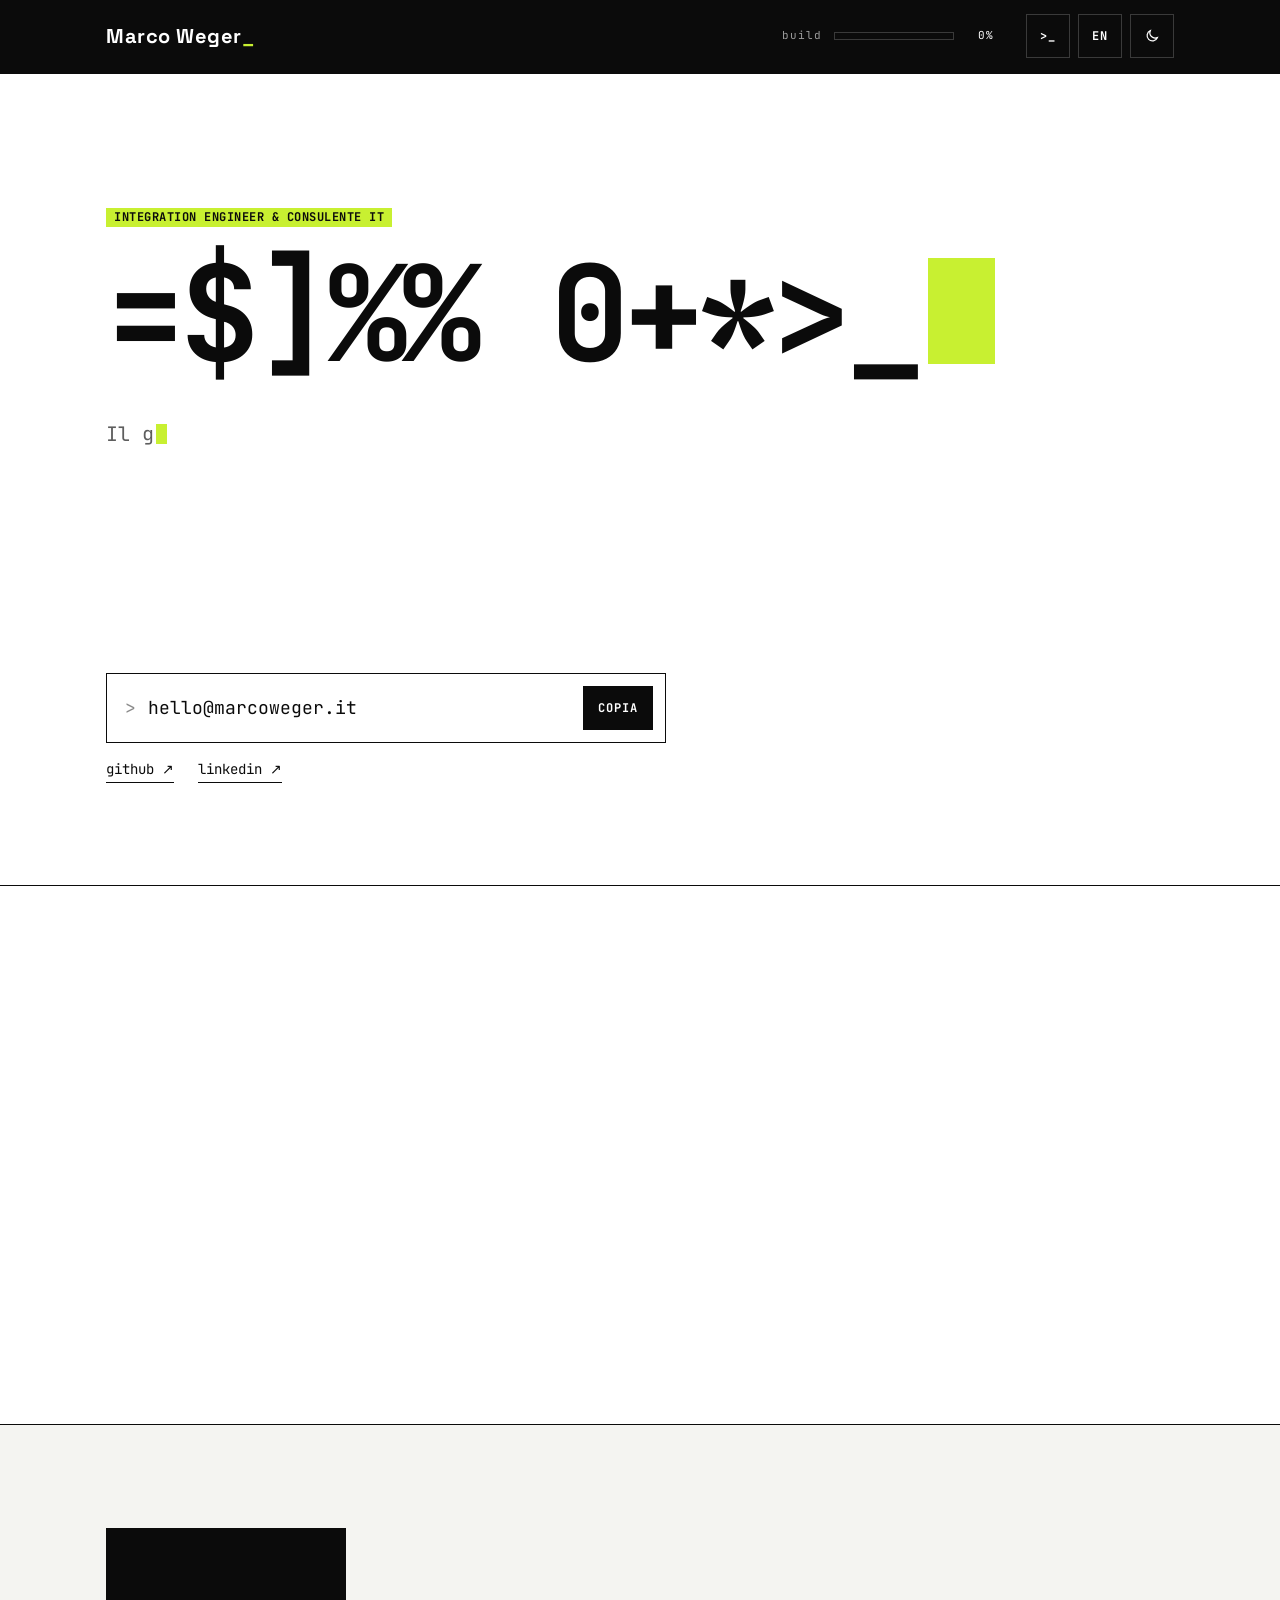
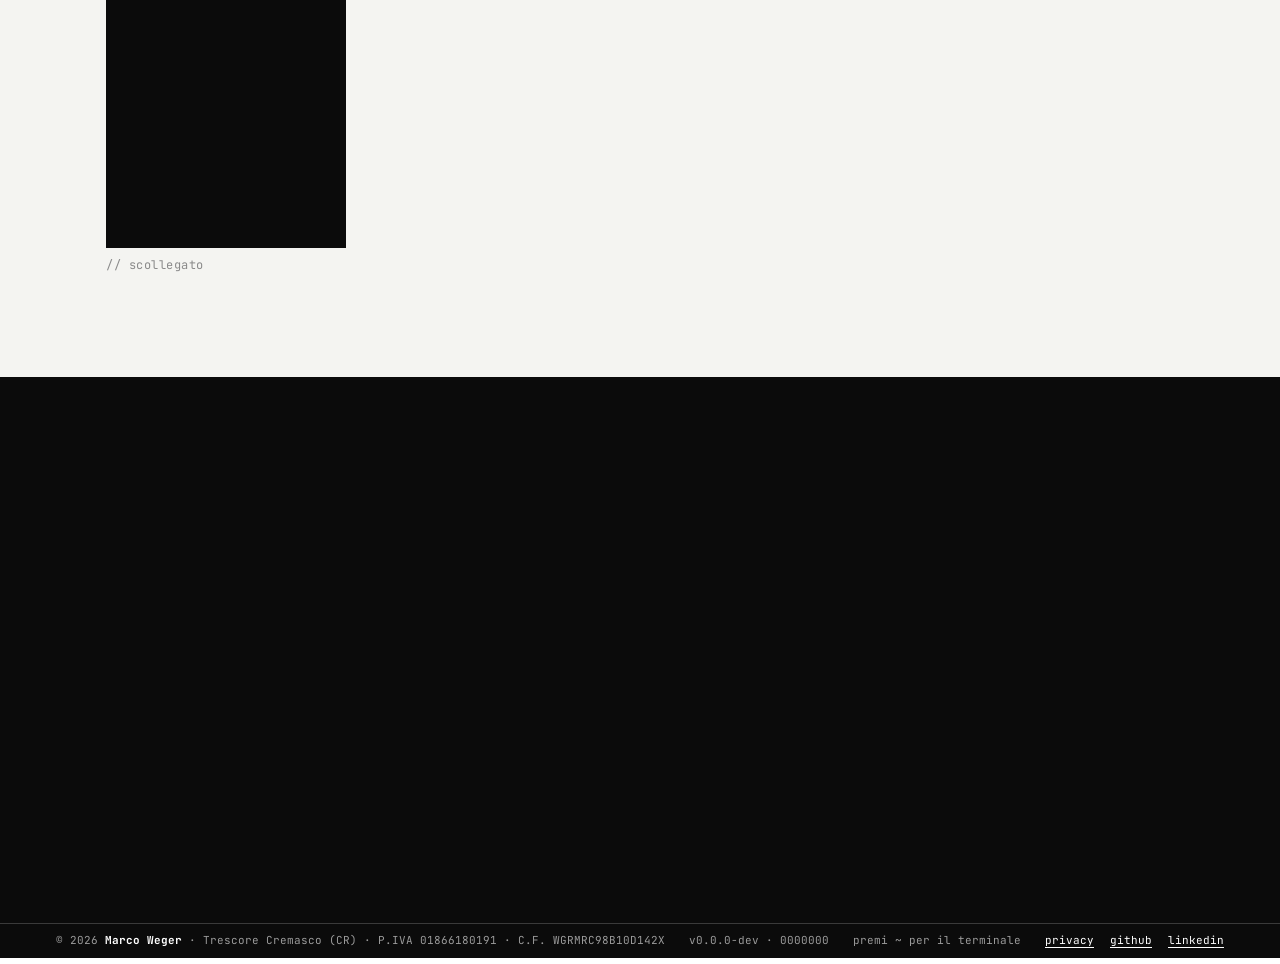
==== commit 1b8798ff: "feat: release 1.2.0, alignment with the MW rules workbook - R-001 environment band (DEV/TEST) from t" ====
--- a/site/index.html
+++ b/site/index.html
@@ -24,10 +24,10 @@
 <meta http-equiv="Content-Security-Policy" content="default-src 'self'; script-src 'self'; style-src 'self'; img-src 'self' data:; font-src 'self'; connect-src 'none'; object-src 'none'; base-uri 'none'; form-action 'none'">
 <link rel="preload" href="fonts/jetbrains-mono-latin-700-normal.woff2" as="font" type="font/woff2" crossorigin>
 <link rel="preload" href="fonts/space-grotesk-latin-400-normal.woff2" as="font" type="font/woff2" crossorigin>
-<link rel="stylesheet" href="fonts.css?v=7">
-<link rel="stylesheet" href="mw.css?v=7">
-<link rel="stylesheet" href="styles.css?v=7">
-<script src="boot.js?v=7"></script>
+<link rel="stylesheet" href="fonts.css?v=8">
+<link rel="stylesheet" href="mw.css?v=8">
+<link rel="stylesheet" href="styles.css?v=8">
+<script src="boot.js?v=8"></script>
 <script type="application/ld+json">
 {"@context":"https://schema.org","@type":"Person","name":"Marco Weger","url":"https://marcoweger.it/","email":"mailto:hello@marcoweger.it","jobTitle":"Integration Engineer & IT Consultant","image":"https://marcoweger.it/images/marco.jpg","alumniOf":{"@type":"CollegeOrUniversity","name":"Politecnico di Milano"},"address":{"@type":"PostalAddress","addressLocality":"Trescore Cremasco","addressRegion":"CR","addressCountry":"IT"},"sameAs":["https://github.com/marco-weger","https://www.linkedin.com/in/marco-w-972471113/"]}
 </script>
@@ -150,6 +150,7 @@
 
 <footer class="mw-band mw-band--footer foot">
   <span>© 2026 <b>Marco Weger</b> · Trescore Cremasco (CR) · P.IVA 01866180191 · C.F. WGRMRC98B10D142X</span>
+  <span class="foot-ver">v0.0.0-dev · 0000000</span>
   <span class="foot-hint lang-it">premi ~ per il terminale</span><span class="foot-hint lang-en" lang="en">press ~ for the terminal</span>
   <span class="foot-links"><a href="privacy.html">privacy</a><a href="https://github.com/marco-weger" target="_blank" rel="noopener">github</a><a href="https://www.linkedin.com/in/marco-w-972471113/" target="_blank" rel="noopener">linkedin</a></span>
 </footer>
@@ -163,6 +164,6 @@
 </div>
 <canvas id="rain" class="rain" hidden></canvas>
 <!--PAGE-END-->
-<script src="script.js?v=7"></script>
+<script src="script.js?v=8"></script>
 </body>
 </html>
--- a/site/styles.css
+++ b/site/styles.css
@@ -26,7 +26,7 @@
 .build-pct { min-width: 4ch; text-align: right; font-variant-numeric: tabular-nums; color: var(--on-band); }
 .scrollbar { height: 2px; background: var(--band); }
 .scrollbar i { display: block; height: 100%; width: 0; background: var(--lime); }
-.sq { width: 38px; height: 38px; display: inline-grid; place-items: center; background: transparent; color: var(--on-band); border: 1px solid var(--band-rule); border-radius: 0; font: 700 12px/1 var(--font-mono); letter-spacing: 1px; cursor: pointer; }
+.sq { width: 44px; height: 44px; display: inline-grid; place-items: center; background: transparent; color: var(--on-band); border: 1px solid var(--band-rule); border-radius: 0; font: 700 12px/1 var(--font-mono); letter-spacing: 1px; cursor: pointer; }
 .sq:hover { border-color: var(--on-band); }
 .sq[aria-expanded="true"] { border-color: var(--lime); color: var(--lime); }
 .ico-sun { display: none; }
@@ -57,11 +57,13 @@
 .term-prompt { color: var(--text-label); }
 .term-addr { flex: 1; min-width: 0; text-decoration: none; overflow-wrap: anywhere; }
 .term-addr:hover { text-decoration: underline; text-underline-offset: 4px; }
-.term-copy { flex: none; font: 700 12px/1 var(--font-mono); letter-spacing: 1px; text-transform: uppercase; padding: 10px 14px; border: 1px solid var(--ink); border-radius: 0; background: var(--ink); color: var(--paper); cursor: pointer; }
+.term-copy { flex: none; font: 700 12px/1 var(--font-mono); letter-spacing: 1px; text-transform: uppercase; padding: 10px 14px; min-height: 44px; border: 1px solid var(--ink); border-radius: 0; background: var(--ink); color: var(--paper); cursor: pointer; }
 .term-copy.done { background: var(--lime); color: var(--on-lime); border-color: var(--lime); }
 
 .links { display: flex; flex-wrap: wrap; gap: var(--space-6); margin-top: var(--space-4); font-family: var(--font-mono); font-size: 14px; }
-.links a { text-decoration: none; border-bottom: 1px solid var(--ink); padding-bottom: 1px; }
+.links a { position: relative; text-decoration: none; border-bottom: 1px solid var(--ink); padding-bottom: 1px; }
+/* R-024: 44px touch target without changing how the link looks */
+.links a::before, .foot-links a::before { content: ""; position: absolute; inset: -12px -6px; }
 .links a:hover { background: var(--lime); color: var(--on-lime); border-color: var(--lime); }
 
 /* work in progress */
@@ -115,7 +117,9 @@
 /* footer */
 .foot { flex-wrap: wrap; padding-inline: clamp(16px, 5vw, 56px); padding-bottom: max(var(--space-2), env(safe-area-inset-bottom, 0px)); border-top: 1px solid var(--band-rule); }
 .foot-links { display: flex; gap: var(--space-4); }
-.foot-links a { color: var(--on-band); text-underline-offset: 3px; }
+.foot-links a { position: relative; color: var(--on-band); text-underline-offset: 3px; }
+.foot-links a::before { inset: -14px -6px; } /* footer text is 11px: needs a taller hit area to reach 44px */
+.foot-ver { color: var(--on-band-muted); font-variant-numeric: tabular-nums; }
 
 /* scroll-in: only when JS added .anim (motion allowed). Children of [data-seq] print like stdout. */
 html.anim [data-seq] > * { opacity: 0; transform: translateY(6px); transition: opacity .35s ease, transform .35s ease; }
@@ -140,7 +144,7 @@
 .foot-hint { font-family: var(--font-mono); color: var(--on-band-muted); }
 .console { position: fixed; left: 0; right: 0; bottom: 0; z-index: 50; background: var(--band); color: var(--on-band); border-top: 2px solid var(--lime); font-family: var(--font-mono); font-size: 14px; padding-bottom: env(safe-area-inset-bottom, 0px); }
 .console-head { display: flex; justify-content: space-between; align-items: center; padding: 8px clamp(16px, 5vw, 56px); border-bottom: 1px solid var(--band-rule); color: var(--on-band-muted); font-size: 12px; }
-.console-x { background: transparent; color: var(--on-band-muted); border: 1px solid var(--band-rule); border-radius: 0; font: 12px var(--font-mono); padding: 4px 8px; cursor: pointer; }
+.console-x { background: transparent; color: var(--on-band-muted); border: 1px solid var(--band-rule); border-radius: 0; font: 12px var(--font-mono); padding: 4px 8px; min-width: 44px; min-height: 44px; cursor: pointer; }
 .console-out { max-height: min(40vh, 320px); overflow-y: auto; padding: 12px clamp(16px, 5vw, 56px) 0; white-space: pre-wrap; line-height: 1.55; }
 .console-out .echo { color: var(--on-band-muted); }
 .console-out .hl { color: var(--lime); }
@@ -162,3 +166,9 @@
 /* page-to-page view transition: quick cross-fade, nothing fancy (MW style: no flourishes) */
 ::view-transition-old(root), ::view-transition-new(root) { animation-duration: .25s; }
 @media (prefers-reduced-motion: reduce) { ::view-transition-group(*), ::view-transition-old(*), ::view-transition-new(*) { animation: none !important; } }
+
+/* R-001 environment band (MW rules workbook): DEV violet, TEST magenta, nothing in prod.
+   Fixed colours set by the rule, deliberately outside the MW palette. Covers only the wordmark, never a control. */
+html[data-env] body::before { position: fixed; z-index: 100; top: 14px; left: -46px; width: 160px; transform: rotate(-45deg); text-align: center; font: 700 12px/24px var(--font-mono); letter-spacing: 2px; color: #ffffff; pointer-events: none; }
+html[data-env="dev"] body::before { content: "DEV"; background: #5B3FC4; }
+html[data-env="test"] body::before { content: "TEST"; background: #FF2E9E; }
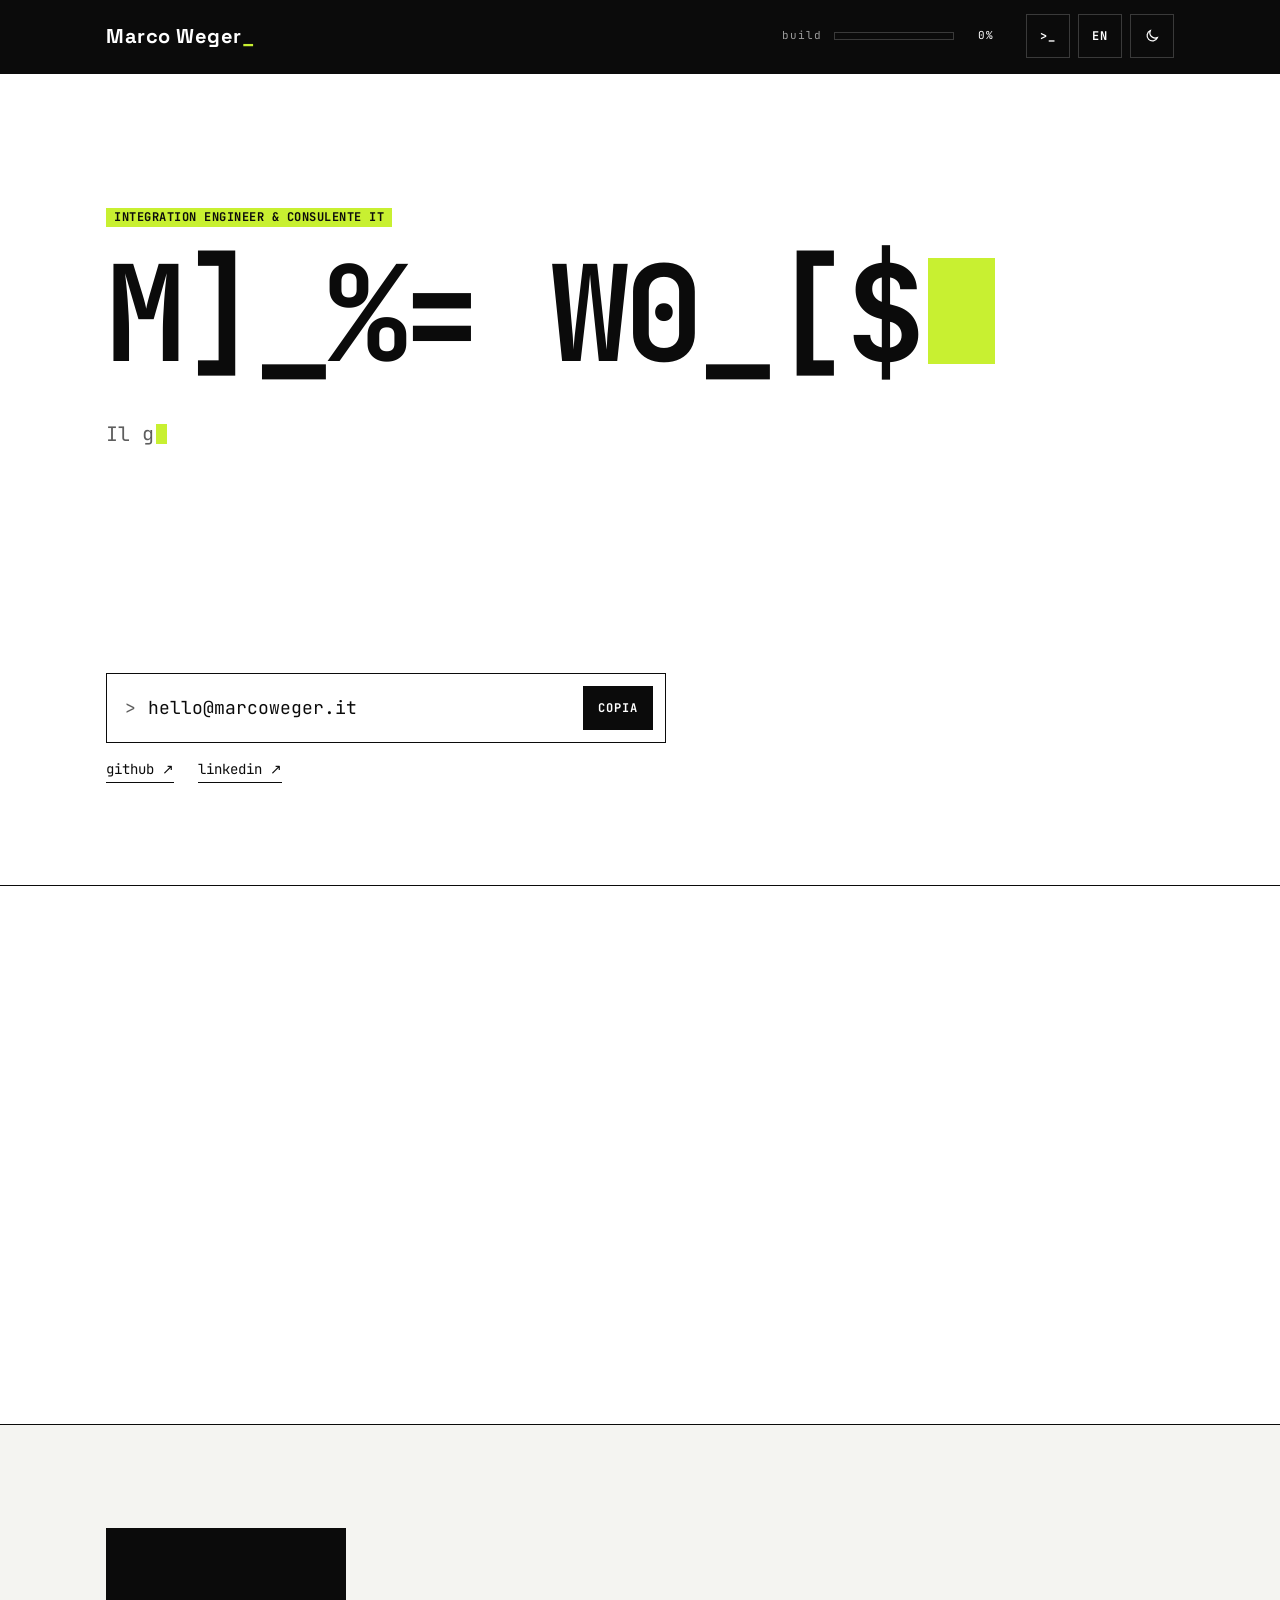
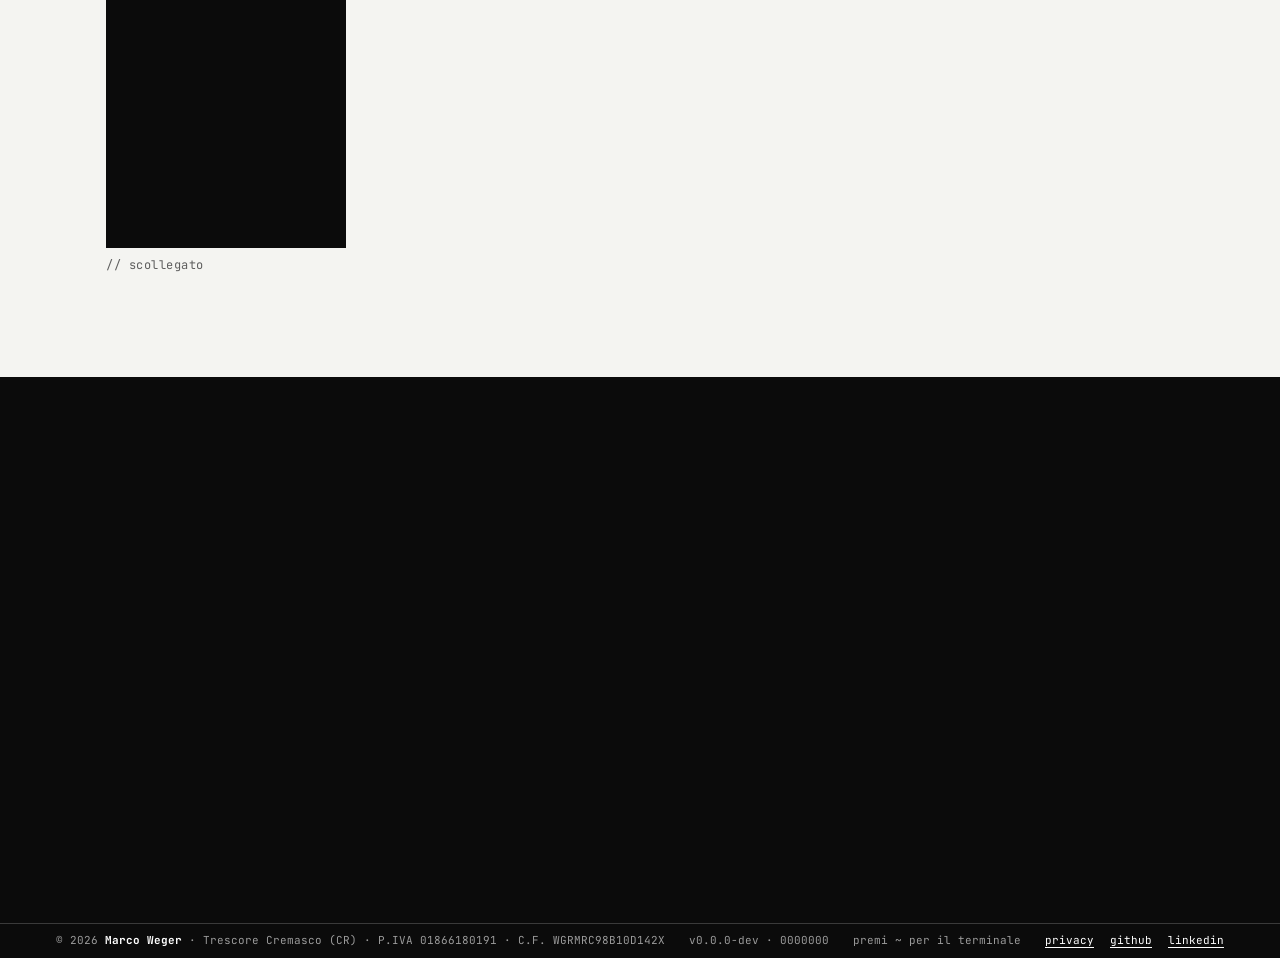
==== commit 7085e89c: "fix(a11y): contrast of muted text and language button name axe on the new CI: --text-label (#8a8a8a)" ====
--- a/site/index.html
+++ b/site/index.html
@@ -24,10 +24,10 @@
 <meta http-equiv="Content-Security-Policy" content="default-src 'self'; script-src 'self'; style-src 'self'; img-src 'self' data:; font-src 'self'; connect-src 'none'; object-src 'none'; base-uri 'none'; form-action 'none'">
 <link rel="preload" href="fonts/jetbrains-mono-latin-700-normal.woff2" as="font" type="font/woff2" crossorigin>
 <link rel="preload" href="fonts/space-grotesk-latin-400-normal.woff2" as="font" type="font/woff2" crossorigin>
-<link rel="stylesheet" href="fonts.css?v=8">
-<link rel="stylesheet" href="mw.css?v=8">
-<link rel="stylesheet" href="styles.css?v=8">
-<script src="boot.js?v=8"></script>
+<link rel="stylesheet" href="fonts.css?v=9">
+<link rel="stylesheet" href="mw.css?v=9">
+<link rel="stylesheet" href="styles.css?v=9">
+<script src="boot.js?v=9"></script>
 <script type="application/ld+json">
 {"@context":"https://schema.org","@type":"Person","name":"Marco Weger","url":"https://marcoweger.it/","email":"mailto:hello@marcoweger.it","jobTitle":"Integration Engineer & IT Consultant","image":"https://marcoweger.it/images/marco.jpg","alumniOf":{"@type":"CollegeOrUniversity","name":"Politecnico di Milano"},"address":{"@type":"PostalAddress","addressLocality":"Trescore Cremasco","addressRegion":"CR","addressCountry":"IT"},"sameAs":["https://github.com/marco-weger","https://www.linkedin.com/in/marco-w-972471113/"]}
 </script>
@@ -40,7 +40,7 @@
     <div class="build" aria-hidden="true"><span class="build-k">build</span><span class="build-bar"><i id="build-fill"></i></span><span id="build-pct" class="build-pct">0%</span></div>
     <div class="top-actions">
       <button id="term-toggle" class="sq" type="button" aria-controls="console" aria-expanded="false" aria-label="Apri il terminale" title="Terminale (~)">&gt;_</button>
-      <button id="lang-toggle" class="sq" type="button" aria-label="Switch to English">EN</button>
+      <button id="lang-toggle" class="sq" type="button" aria-label="EN, switch to English">EN</button>
       <button id="theme-toggle" class="sq" type="button" aria-label="Cambia tema">
         <svg class="ico-moon" viewBox="0 0 24 24" width="16" height="16" fill="none" stroke="currentColor" stroke-width="1.8" stroke-linecap="square"><path d="M20 14.5A8 8 0 0 1 9.5 4a8 8 0 1 0 10.5 10.5z"/></svg>
         <svg class="ico-sun" viewBox="0 0 24 24" width="16" height="16" fill="none" stroke="currentColor" stroke-width="1.8" stroke-linecap="square"><rect x="8" y="8" width="8" height="8"/><path d="M12 2v3M12 19v3M2 12h3M19 12h3M4.9 4.9l2.1 2.1M17 17l2.1 2.1M4.9 19.1L7 17M17 7l2.1-2.1"/></svg>
@@ -164,6 +164,6 @@
 </div>
 <canvas id="rain" class="rain" hidden></canvas>
 <!--PAGE-END-->
-<script src="script.js?v=8"></script>
+<script src="script.js?v=9"></script>
 </body>
 </html>
--- a/site/styles.css
+++ b/site/styles.css
@@ -34,7 +34,7 @@
 html.is-dark .ico-moon { display: none; }
 
 /* shell bits shared by every section */
-.cmd { margin: 0 0 var(--space-3); font-family: var(--font-mono); font-size: 14px; color: var(--text-label); min-height: 1.55em; }
+.cmd { margin: 0 0 var(--space-3); font-family: var(--font-mono); font-size: 14px; color: var(--text-dim); min-height: 1.55em; }
 .cmd--band { color: var(--on-band-muted); }
 .out { margin: 0 0 var(--space-8); font-family: var(--font-mono); font-size: 13px; line-height: 1.6; color: var(--text-dim); white-space: pre-wrap; }
 .type.typing::after { content: ""; display: inline-block; width: .55em; height: 1em; margin-left: 2px; background: var(--lime); vertical-align: -0.15em; }
@@ -54,7 +54,7 @@
 
 .term { margin-top: clamp(32px, 4vw, 48px); max-width: 560px; border: 1px solid var(--ink); background: var(--paper); }
 .term-line { display: flex; align-items: center; gap: var(--space-3); padding: 12px 12px 12px 18px; font-family: var(--font-mono); font-size: clamp(15px, 1.6vw, 18px); min-width: 0; }
-.term-prompt { color: var(--text-label); }
+.term-prompt { color: var(--text-dim); }
 .term-addr { flex: 1; min-width: 0; text-decoration: none; overflow-wrap: anywhere; }
 .term-addr:hover { text-decoration: underline; text-underline-offset: 4px; }
 .term-copy { flex: none; font: 700 12px/1 var(--font-mono); letter-spacing: 1px; text-transform: uppercase; padding: 10px 14px; min-height: 44px; border: 1px solid var(--ink); border-radius: 0; background: var(--ink); color: var(--paper); cursor: pointer; }
@@ -95,7 +95,7 @@
   70%  { clip-path: inset(0 0 0 0);     transform: translateX(1px); }
   100% { clip-path: inset(0 0 0 0);     transform: none; }
 }
-.photo-cap { margin-top: var(--space-2); font-family: var(--font-mono); font-size: 12px; letter-spacing: .5px; color: var(--text-label); }
+.photo-cap { margin-top: var(--space-2); font-family: var(--font-mono); font-size: 12px; letter-spacing: .5px; color: var(--text-dim); }
 .photo-cap .cap-on { display: none; background: var(--lime); color: var(--on-lime); padding: 1px 6px; }
 .photo-wrap.on .cap-on { display: inline-block; }
 .photo-wrap.on .cap-off { display: none; }
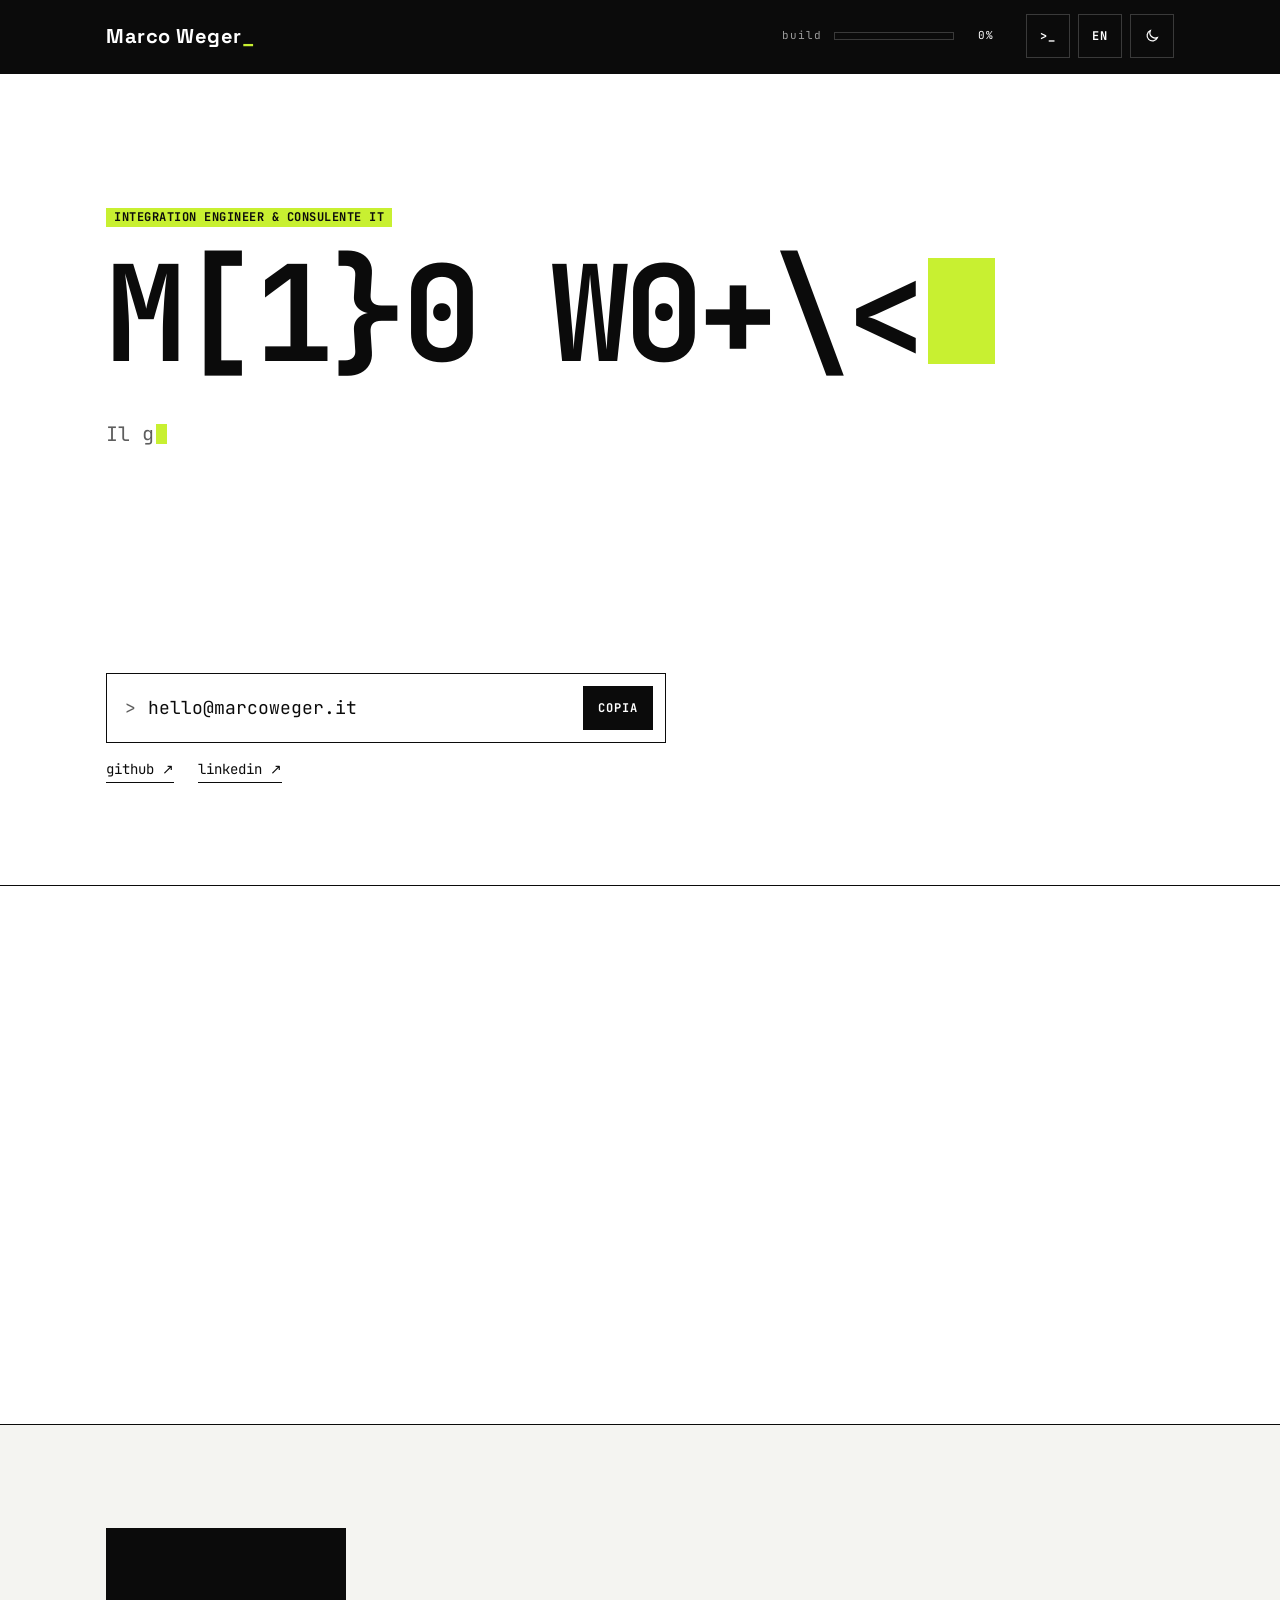
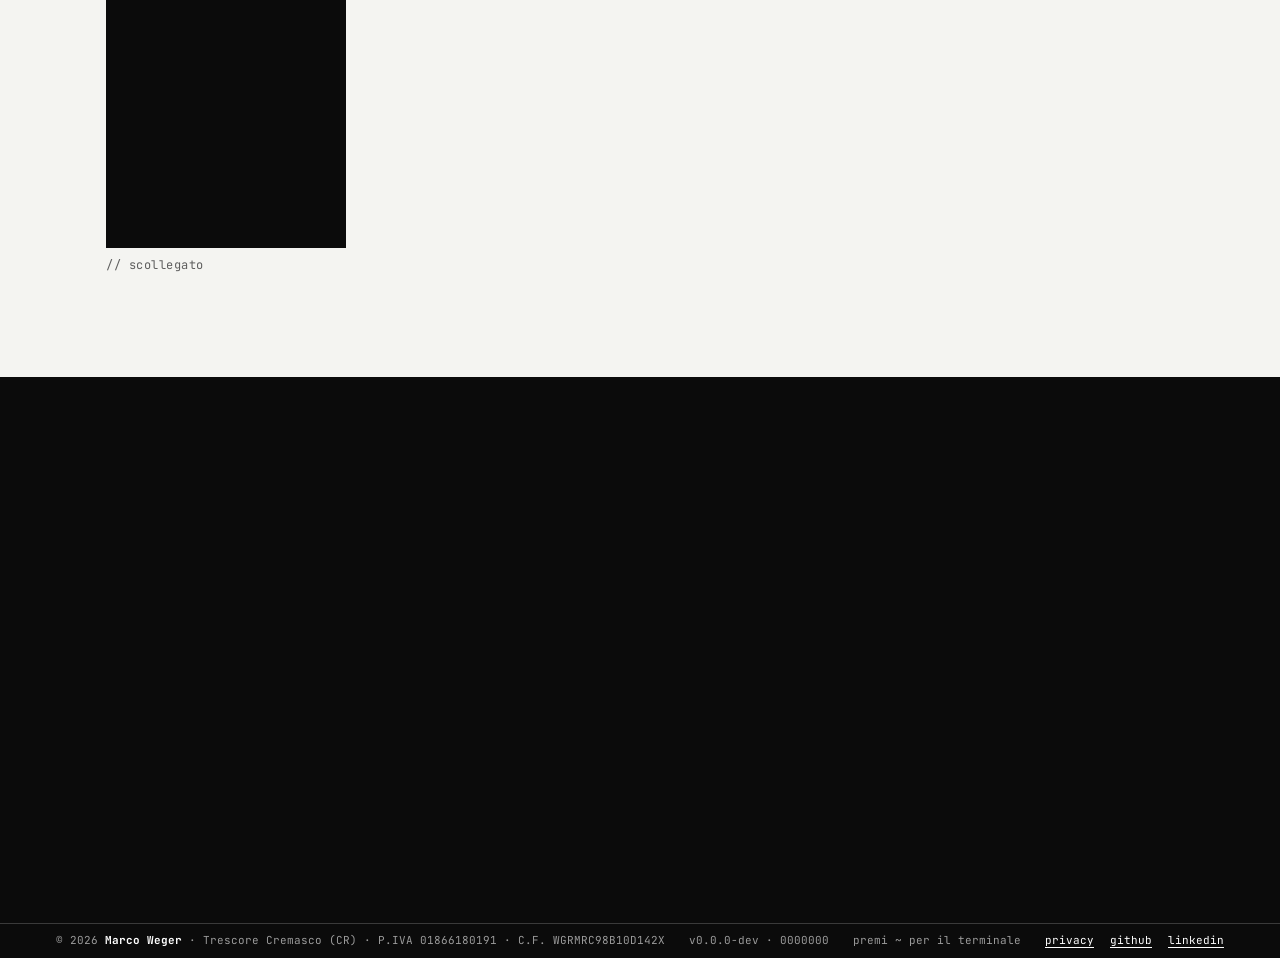
==== commit 523ebc19: "fix(style): re-sync mw.css, light --text-label #6e6e6e, release 1.2.2 Co-Authored-By: Claude Opus 5." ====
--- a/site/index.html
+++ b/site/index.html
@@ -24,10 +24,10 @@
 <meta http-equiv="Content-Security-Policy" content="default-src 'self'; script-src 'self'; style-src 'self'; img-src 'self' data:; font-src 'self'; connect-src 'none'; object-src 'none'; base-uri 'none'; form-action 'none'">
 <link rel="preload" href="fonts/jetbrains-mono-latin-700-normal.woff2" as="font" type="font/woff2" crossorigin>
 <link rel="preload" href="fonts/space-grotesk-latin-400-normal.woff2" as="font" type="font/woff2" crossorigin>
-<link rel="stylesheet" href="fonts.css?v=9">
-<link rel="stylesheet" href="mw.css?v=9">
-<link rel="stylesheet" href="styles.css?v=9">
-<script src="boot.js?v=9"></script>
+<link rel="stylesheet" href="fonts.css?v=10">
+<link rel="stylesheet" href="mw.css?v=10">
+<link rel="stylesheet" href="styles.css?v=10">
+<script src="boot.js?v=10"></script>
 <script type="application/ld+json">
 {"@context":"https://schema.org","@type":"Person","name":"Marco Weger","url":"https://marcoweger.it/","email":"mailto:hello@marcoweger.it","jobTitle":"Integration Engineer & IT Consultant","image":"https://marcoweger.it/images/marco.jpg","alumniOf":{"@type":"CollegeOrUniversity","name":"Politecnico di Milano"},"address":{"@type":"PostalAddress","addressLocality":"Trescore Cremasco","addressRegion":"CR","addressCountry":"IT"},"sameAs":["https://github.com/marco-weger","https://www.linkedin.com/in/marco-w-972471113/"]}
 </script>
@@ -164,6 +164,6 @@
 </div>
 <canvas id="rain" class="rain" hidden></canvas>
 <!--PAGE-END-->
-<script src="script.js?v=9"></script>
+<script src="script.js?v=10"></script>
 </body>
 </html>
--- a/site/mw.css
+++ b/site/mw.css
@@ -11,7 +11,7 @@
   --lime: #c8f031;
   --on-lime: #0b0b0b;
   --text-dim: #5e5e5e;
-  --text-label: #8a8a8a;
+  --text-label: #6e6e6e;
   --hairline: #e2e2e2;
   --bar-optional: #bdbdbd;
   --signal-bad: #c4320a;
